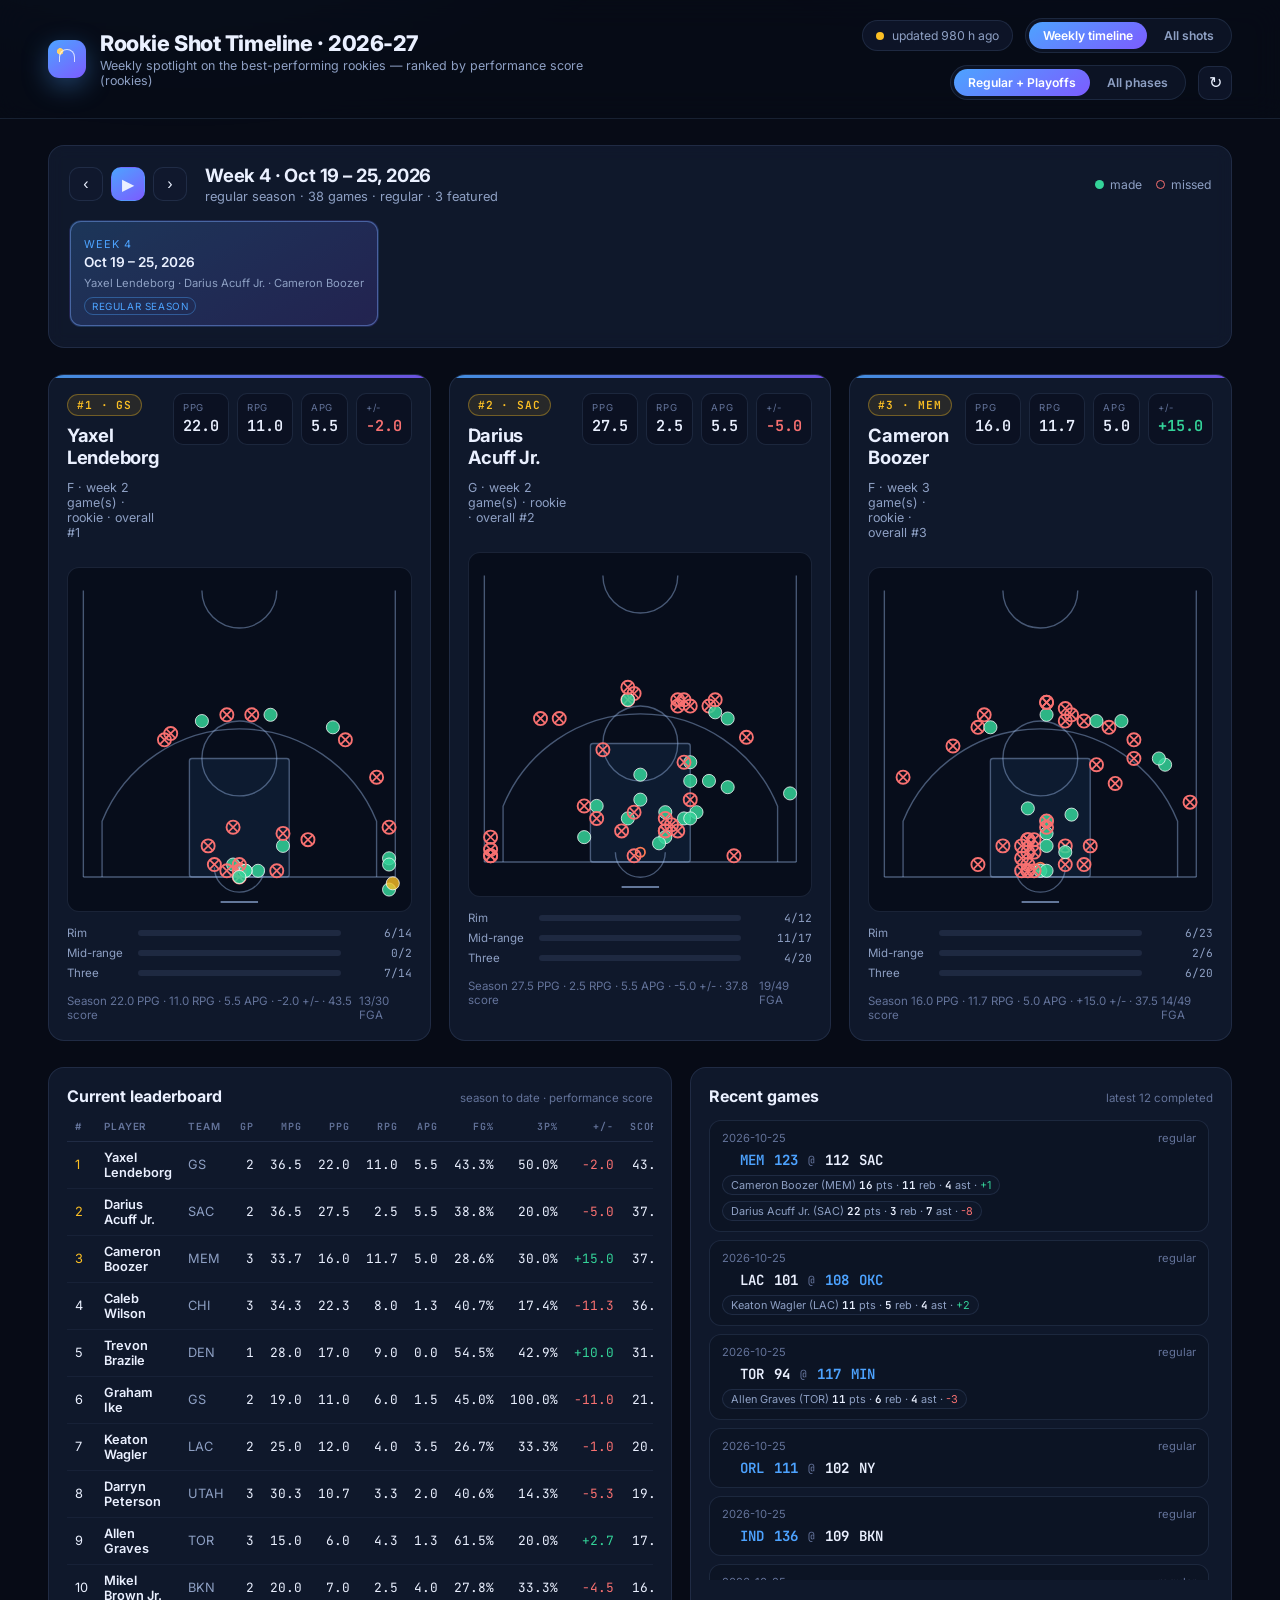
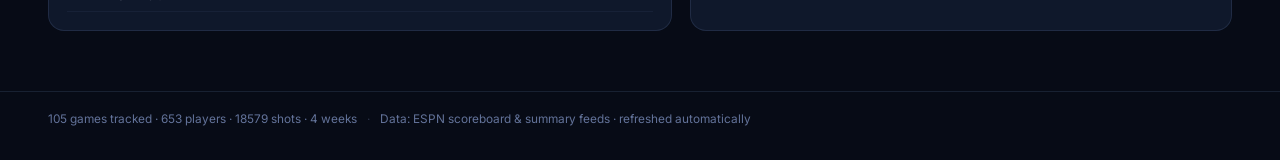
==== site/index.html @ c54325c5 "feat: add weekly rookie shot timeline and all-rookie shot map" ====
<!DOCTYPE html>
<html lang="en">
<head>
  <meta charset="utf-8" />
  <meta name="viewport" content="width=device-width, initial-scale=1" />
  <title>Rookie Shot Timeline — NBA 2026-27</title>
  <meta name="description" content="A weekly timeline of the best-performing rookies with their shot charts on a court fixture." />
  <link rel="preconnect" href="https://fonts.googleapis.com" />
  <link rel="preconnect" href="https://fonts.gstatic.com" crossorigin />
  <link href="https://fonts.googleapis.com/css2?family=Inter:wght@400;500;600;700;800&family=JetBrains+Mono:wght@400;600&display=swap" rel="stylesheet" />
  <link rel="stylesheet" href="styles.css" />
</head>
<body>
  <div class="page-glow" aria-hidden="true"></div>

  <header class="topbar">
    <div class="brand">
      <span class="brand-mark" aria-hidden="true"></span>
      <div>
        <h1 id="season-title">Rookie Shot Timeline</h1>
        <p class="brand-sub">
          Weekly spotlight on the best-performing rookies &mdash;
          <span id="ranking-note">ranked by performance score</span>
        </p>
      </div>
    </div>

    <div class="topbar-right">
      <div class="status" id="status-pill">
        <span class="status-dot" aria-hidden="true"></span>
        <span id="status-text">loading&hellip;</span>
      </div>
      <nav class="site-nav" aria-label="Site sections">
        <a class="chip-btn is-active" href="index.html">Weekly timeline</a>
        <a class="chip-btn" href="shots.html">All shots</a>
      </nav>
      <div class="filters" role="group" aria-label="Filter weeks by season phase">
        <button type="button" class="chip-btn is-active" data-phase="competitive">Regular + Playoffs</button>
        <button type="button" class="chip-btn" data-phase="all">All phases</button>
      </div>
      <button type="button" class="icon-btn" id="refresh-btn" title="Refresh now" aria-label="Refresh now">&#8635;</button>
    </div>
  </header>

  <main>
    <section class="timeline" aria-label="Weekly timeline">
      <div class="timeline-head">
        <div class="timeline-nav">
          <button type="button" class="icon-btn" id="prev-week" aria-label="Previous week">&#8249;</button>
          <button type="button" class="icon-btn play" id="play-btn" aria-label="Play timeline" title="Play timeline">&#9654;</button>
          <button type="button" class="icon-btn" id="next-week" aria-label="Next week">&#8250;</button>
        </div>
        <div class="timeline-title">
          <h2 id="week-label">&mdash;</h2>
          <p id="week-meta">&mdash;</p>
        </div>
        <div class="timeline-legend">
          <span><i class="dot made"></i>made</span>
          <span><i class="dot missed"></i>missed</span>
        </div>
      </div>
      <div class="week-rail" id="week-rail" role="tablist" aria-label="Weeks"></div>
    </section>

    <section class="featured" id="featured-grid" aria-label="Featured players"></section>

    <section class="lower-grid">
      <div class="panel">
        <div class="panel-head">
          <h3>Current leaderboard</h3>
          <span class="panel-note" id="leaderboard-note">&mdash;</span>
        </div>
        <div class="table-wrap">
          <table class="leaderboard" id="leaderboard-table">
            <thead>
              <tr>
                <th>#</th>
                <th>Player</th>
                <th>Team</th>
                <th class="num">GP</th>
                <th class="num">MPG</th>
                <th class="num">PPG</th>
                <th class="num">RPG</th>
                <th class="num">APG</th>
                <th class="num">FG%</th>
                <th class="num">3P%</th>
                <th class="num">+/-</th>
                <th class="num">Score</th>
              </tr>
            </thead>
            <tbody></tbody>
          </table>
        </div>
      </div>

      <div class="panel">
        <div class="panel-head">
          <h3>Recent games</h3>
          <span class="panel-note" id="recent-note">&mdash;</span>
        </div>
        <div class="games-list" id="recent-games"></div>
      </div>
    </section>
  </main>

  <footer class="footer">
    <span id="footer-stats">&mdash;</span>
    <span class="footer-sep">&middot;</span>
    <span>Data: ESPN scoreboard &amp; summary feeds &middot; refreshed automatically</span>
  </footer>

  <div class="tooltip" id="tooltip" role="tooltip" aria-hidden="true"></div>
  <div class="toast" id="toast" role="status" aria-live="polite"></div>

  <script src="data/timeline.js"></script>
  <script src="court.js"></script>
  <script src="app.js"></script>
</body>
</html>
---- site/styles.css ----
:root {
  --bg: #070b16;
  --bg-soft: #0d1426;
  --panel: rgba(18, 27, 48, 0.82);
  --panel-solid: #121b30;
  --line: rgba(120, 150, 200, 0.16);
  --line-strong: rgba(120, 150, 200, 0.32);
  --text: #eaf0ff;
  --muted: #8ea0c4;
  --muted-dim: #63739a;
  --accent: #4da3ff;
  --accent-2: #7c5cff;
  --made: #34d399;
  --missed: #f87171;
  --gold: #fbbf24;
  --radius: 16px;
  --mono: "JetBrains Mono", ui-monospace, SFMono-Regular, Menlo, monospace;
}

* { box-sizing: border-box; }

html, body {
  margin: 0;
  padding: 0;
  background: var(--bg);
  color: var(--text);
  font-family: Inter, system-ui, -apple-system, "Segoe UI", Roboto, sans-serif;
  -webkit-font-smoothing: antialiased;
}

body {
  min-height: 100vh;
  position: relative;
  overflow-x: hidden;
}

.page-glow {
  position: fixed;
  inset: -30% -10% auto -10%;
  height: 70vh;
  background:
    radial-gradient(45% 60% at 20% 20%, rgba(77, 163, 255, 0.22), transparent 70%),
    radial-gradient(40% 55% at 78% 12%, rgba(124, 92, 255, 0.20), transparent 72%);
  filter: blur(12px);
  pointer-events: none;
  z-index: 0;
}

/* ── Top bar ─────────────────────────────────────────────── */

.topbar {
  position: sticky;
  top: 0;
  z-index: 30;
  display: flex;
  align-items: center;
  justify-content: space-between;
  gap: 24px;
  padding: 18px clamp(16px, 4vw, 48px);
  background: rgba(7, 11, 22, 0.82);
  backdrop-filter: blur(14px);
  border-bottom: 1px solid var(--line);
}

.brand { display: flex; align-items: center; gap: 14px; min-width: 0; }

.brand-mark {
  width: 38px;
  height: 38px;
  border-radius: 11px;
  flex: none;
  background:
    radial-gradient(circle at 32% 30%, #ffd166 0 3px, transparent 3.5px),
    linear-gradient(145deg, var(--accent) 0%, var(--accent-2) 100%);
  box-shadow: 0 8px 26px rgba(77, 163, 255, 0.35);
  position: relative;
}

.brand-mark::after {
  content: "";
  position: absolute;
  inset: 9px 11px auto 11px;
  height: 12px;
  border: 1.5px solid rgba(255, 255, 255, 0.75);
  border-bottom: none;
  border-radius: 12px 12px 0 0;
}

.brand h1 {
  margin: 0;
  font-size: clamp(1.05rem, 2.2vw, 1.35rem);
  font-weight: 800;
  letter-spacing: -0.02em;
}

.brand-sub {
  margin: 2px 0 0;
  font-size: 0.78rem;
  color: var(--muted);
}

.topbar-right { display: flex; align-items: center; gap: 12px; flex-wrap: wrap; justify-content: flex-end; }

.status {
  display: inline-flex;
  align-items: center;
  gap: 8px;
  padding: 7px 13px;
  border-radius: 999px;
  border: 1px solid var(--line);
  background: rgba(18, 27, 48, 0.7);
  font-size: 0.76rem;
  color: var(--muted);
  font-variant-numeric: tabular-nums;
  white-space: nowrap;
}

.status-dot {
  width: 8px;
  height: 8px;
  border-radius: 50%;
  background: var(--made);
  box-shadow: 0 0 0 0 rgba(52, 211, 153, 0.6);
  animation: pulse 2.4s infinite;
}

.status.is-stale .status-dot { background: var(--gold); }
.status.is-error .status-dot { background: var(--missed); }

@keyframes pulse {
  0% { box-shadow: 0 0 0 0 rgba(52, 211, 153, 0.55); }
  70% { box-shadow: 0 0 0 9px rgba(52, 211, 153, 0); }
  100% { box-shadow: 0 0 0 0 rgba(52, 211, 153, 0); }
}

.filters { display: inline-flex; padding: 3px; gap: 3px; border-radius: 999px; border: 1px solid var(--line); background: rgba(18, 27, 48, 0.6); }

.chip-btn {
  appearance: none;
  border: none;
  background: transparent;
  color: var(--muted);
  font: inherit;
  font-size: 0.76rem;
  font-weight: 600;
  padding: 6px 14px;
  border-radius: 999px;
  cursor: pointer;
  transition: color 0.15s ease, background 0.15s ease;
}

.chip-btn:hover { color: var(--text); }
.chip-btn.is-active { background: linear-gradient(145deg, var(--accent), var(--accent-2)); color: #fff; }

.icon-btn {
  appearance: none;
  width: 34px;
  height: 34px;
  display: inline-flex;
  align-items: center;
  justify-content: center;
  border-radius: 10px;
  border: 1px solid var(--line);
  background: rgba(18, 27, 48, 0.7);
  color: var(--text);
  font-size: 1rem;
  cursor: pointer;
  transition: border-color 0.15s ease, transform 0.12s ease, background 0.15s ease;
}

.icon-btn:hover { border-color: var(--line-strong); background: rgba(30, 43, 74, 0.9); }
.icon-btn:active { transform: scale(0.94); }
.icon-btn.play { background: linear-gradient(145deg, var(--accent), var(--accent-2)); border-color: transparent; }

/* ── Layout ─────────────────────────────────────────────── */

main {
  position: relative;
  z-index: 1;
  max-width: 1500px;
  margin: 0 auto;
  padding: 26px clamp(16px, 4vw, 48px) 60px;
  display: flex;
  flex-direction: column;
  gap: 26px;
}

/* ── Timeline ───────────────────────────────────────────── */

.timeline {
  background: var(--panel);
  border: 1px solid var(--line);
  border-radius: var(--radius);
  padding: 18px 20px 14px;
  backdrop-filter: blur(8px);
}

.timeline-head { display: flex; align-items: center; gap: 18px; flex-wrap: wrap; }

.timeline-nav { display: flex; gap: 8px; }

.timeline-title { flex: 1; min-width: 220px; }
.timeline-title h2 { margin: 0; font-size: 1.15rem; font-weight: 700; letter-spacing: -0.01em; }
.timeline-title p { margin: 3px 0 0; font-size: 0.8rem; color: var(--muted); }

.timeline-legend { display: flex; gap: 14px; font-size: 0.76rem; color: var(--muted); }
.timeline-legend span { display: inline-flex; align-items: center; gap: 6px; }

.dot { width: 9px; height: 9px; border-radius: 50%; display: inline-block; }
.dot.made { background: var(--made); }
.dot.missed { background: transparent; border: 1.5px solid var(--missed); }

.week-rail {
  display: flex;
  gap: 10px;
  margin-top: 16px;
  padding-bottom: 6px;
  overflow-x: auto;
  scrollbar-width: thin;
}

.week-chip {
  flex: none;
  min-width: 148px;
  text-align: left;
  padding: 11px 14px;
  border-radius: 12px;
  border: 1px solid var(--line);
  background: rgba(10, 16, 30, 0.75);
  color: var(--muted);
  font: inherit;
  cursor: pointer;
  transition: transform 0.14s ease, border-color 0.14s ease, background 0.14s ease;
}

.week-chip:hover { transform: translateY(-2px); border-color: var(--line-strong); }
.week-chip.is-active {
  border-color: transparent;
  background: linear-gradient(150deg, rgba(77, 163, 255, 0.22), rgba(124, 92, 255, 0.18));
  color: var(--text);
  box-shadow: inset 0 0 0 1px rgba(124, 168, 255, 0.45);
}

.week-chip .wk { font-size: 0.68rem; letter-spacing: 0.1em; text-transform: uppercase; color: var(--muted-dim); }
.week-chip.is-active .wk { color: var(--accent); }
.week-chip .wk-dates { display: block; font-size: 0.85rem; font-weight: 600; margin-top: 2px; }
.week-chip .wk-names { display: block; font-size: 0.7rem; margin-top: 6px; color: var(--muted); white-space: nowrap; overflow: hidden; text-overflow: ellipsis; }
.week-chip .wk-phase { display: inline-block; margin-top: 7px; font-size: 0.62rem; letter-spacing: 0.06em; text-transform: uppercase; padding: 2px 7px; border-radius: 999px; border: 1px solid var(--line); color: var(--muted-dim); }
.week-chip .wk-phase.is-regular { color: var(--accent); border-color: rgba(77, 163, 255, 0.4); }
.week-chip .wk-phase.is-playoffs { color: var(--gold); border-color: rgba(251, 191, 36, 0.4); }

/* ── Featured players ───────────────────────────────────── */

.featured { display: grid; grid-template-columns: repeat(auto-fit, minmax(320px, 1fr)); gap: 18px; }

.card {
  background: var(--panel);
  border: 1px solid var(--line);
  border-radius: var(--radius);
  padding: 18px;
  display: flex;
  flex-direction: column;
  gap: 14px;
  position: relative;
  overflow: hidden;
}

.card::before {
  content: "";
  position: absolute;
  inset: 0 0 auto 0;
  height: 3px;
  background: linear-gradient(90deg, var(--accent), var(--accent-2));
  opacity: 0.85;
}

.card-head { display: flex; align-items: flex-start; justify-content: space-between; gap: 12px; }

.rank-badge {
  display: inline-flex;
  align-items: center;
  gap: 6px;
  font-family: var(--mono);
  font-size: 0.7rem;
  font-weight: 600;
  letter-spacing: 0.08em;
  color: var(--gold);
  border: 1px solid rgba(251, 191, 36, 0.35);
  background: rgba(251, 191, 36, 0.1);
  border-radius: 999px;
  padding: 3px 9px;
}

.player-name { margin: 8px 0 2px; font-size: 1.15rem; font-weight: 700; letter-spacing: -0.015em; }
.player-team { font-size: 0.78rem; color: var(--muted); }
.player-team .tag { color: var(--accent); font-weight: 600; }

.stat-strip { display: grid; grid-template-columns: repeat(4, 1fr); gap: 8px; }

.stat {
  background: rgba(10, 16, 30, 0.6);
  border: 1px solid var(--line);
  border-radius: 10px;
  padding: 8px 9px;
}

.stat .label { display: block; font-size: 0.6rem; letter-spacing: 0.09em; text-transform: uppercase; color: var(--muted-dim); }
.stat .value { display: block; font-family: var(--mono); font-size: 0.95rem; font-weight: 600; margin-top: 2px; }
.stat .value.pos { color: var(--made); }
.stat .value.neg { color: var(--missed); }

.zone-bar { display: flex; flex-direction: column; gap: 6px; }

.zone {
  display: grid;
  grid-template-columns: 62px 1fr 62px;
  align-items: center;
  gap: 9px;
  font-size: 0.72rem;
  color: var(--muted);
}

.zone-track { height: 6px; border-radius: 999px; background: rgba(120, 150, 200, 0.14); overflow: hidden; }
.zone-fill { height: 100%; border-radius: 999px; background: linear-gradient(90deg, var(--accent), var(--accent-2)); }
.zone .zone-val { text-align: right; font-family: var(--mono); font-size: 0.7rem; }

/* ── Court + shot chart ─────────────────────────────────── */

.court-wrap { position: relative; background: rgba(6, 10, 20, 0.65); border: 1px solid var(--line); border-radius: 12px; padding: 6px; }

.court { display: block; width: 100%; height: auto; }

.court-lines { fill: none; stroke: rgba(160, 190, 240, 0.42); stroke-width: 0.22; }
.court-paint { fill: rgba(77, 163, 255, 0.09); stroke: rgba(160, 190, 240, 0.42); stroke-width: 0.22; }
.court-board { stroke: rgba(160, 190, 240, 0.6); stroke-width: 0.3; fill: none; }
.court-rim { fill: none; stroke: #ff7b54; stroke-width: 0.28; }

.shot-made { fill: var(--made); fill-opacity: 0.85; stroke: rgba(255, 255, 255, 0.75); stroke-width: 0.16; }
.shot-missed { fill: none; stroke: var(--missed); stroke-width: 0.3; }
.shot-cross { stroke: var(--missed); stroke-width: 0.28; stroke-linecap: round; }
.shot { cursor: crosshair; }
.shot:hover .shot-made, .shot:hover .shot-missed { stroke: #fff; stroke-width: 0.4; }

.shot-far .shot-made { fill: var(--gold); fill-opacity: 0.8; }
.shot-far .shot-missed { stroke: var(--gold); }
.shot-far .shot-cross { stroke: var(--gold); }

.chart-empty {
  display: flex;
  align-items: center;
  justify-content: center;
  min-height: 220px;
  color: var(--muted-dim);
  font-size: 0.8rem;
  text-align: center;
  padding: 20px;
}

.card-foot { display: flex; justify-content: space-between; align-items: center; font-size: 0.72rem; color: var(--muted-dim); }

/* ── Panels ─────────────────────────────────────────────── */

.lower-grid { display: grid; grid-template-columns: minmax(0, 1.15fr) minmax(0, 1fr); gap: 18px; }

.panel {
  background: var(--panel);
  border: 1px solid var(--line);
  border-radius: var(--radius);
  padding: 18px;
  min-width: 0;
}

.panel-head { display: flex; align-items: baseline; justify-content: space-between; gap: 12px; margin-bottom: 14px; }
.panel-head h3 { margin: 0; font-size: 1rem; font-weight: 700; }
.panel-note { font-size: 0.72rem; color: var(--muted-dim); }

.table-wrap { overflow-x: auto; }

.leaderboard { width: 100%; border-collapse: collapse; font-size: 0.8rem; }
.leaderboard th { text-align: left; font-size: 0.62rem; letter-spacing: 0.09em; text-transform: uppercase; color: var(--muted-dim); font-weight: 600; padding: 0 8px 8px; border-bottom: 1px solid var(--line); white-space: nowrap; }
.leaderboard td { padding: 8px; border-bottom: 1px solid rgba(120, 150, 200, 0.08); color: var(--text); }
.leaderboard td.num, .leaderboard th.num { text-align: right; font-family: var(--mono); font-variant-numeric: tabular-nums; }
.leaderboard tr.is-featured td:first-child { color: var(--gold); }
.leaderboard .player-cell { font-weight: 600; }
.leaderboard .team-cell { color: var(--muted); }
.leaderboard .pm-pos { color: var(--made); }
.leaderboard .pm-neg { color: var(--missed); }

.games-list { display: flex; flex-direction: column; gap: 8px; max-height: 460px; overflow-y: auto; padding-right: 4px; }

.game {
  border: 1px solid var(--line);
  border-radius: 12px;
  padding: 10px 12px;
  background: rgba(10, 16, 30, 0.5);
  display: flex;
  flex-direction: column;
  gap: 6px;
}

.game-top { display: flex; align-items: center; justify-content: space-between; font-size: 0.7rem; color: var(--muted-dim); }

.game-teams { display: flex; align-items: center; gap: 10px; font-family: var(--mono); font-size: 0.88rem; }
.game-teams .abbr { color: var(--text); font-weight: 600; min-width: 42px; }
.game-teams .abbr.away { text-align: right; }
.game-teams .score { font-weight: 700; }
.game-teams .winner { color: var(--accent); }
.game-teams .vs { color: var(--muted-dim); font-size: 0.7rem; }

.game-lines { display: flex; flex-wrap: wrap; gap: 6px; }

.game-line {
  font-size: 0.68rem;
  border: 1px solid var(--line);
  border-radius: 999px;
  padding: 2px 8px;
  color: var(--muted);
  background: rgba(18, 27, 48, 0.6);
}

.game-line b { color: var(--text); font-family: var(--mono); font-weight: 600; }
.game-line .pm-pos { color: var(--made); }
.game-line .pm-neg { color: var(--missed); }

.footer {
  position: relative;
  z-index: 1;
  max-width: 1500px;
  margin: 0 auto;
  padding: 20px clamp(16px, 4vw, 48px) 34px;
  border-top: 1px solid var(--line);
  color: var(--muted-dim);
  font-size: 0.74rem;
  display: flex;
  gap: 10px;
  flex-wrap: wrap;
}

.footer-sep { opacity: 0.4; }

/* ── Overlays ───────────────────────────────────────────── */

.tooltip {
  position: fixed;
  z-index: 60;
  pointer-events: none;
  opacity: 0;
  transform: translate(-50%, -120%);
  transition: opacity 0.12s ease;
  background: rgba(8, 13, 25, 0.96);
  border: 1px solid var(--line-strong);
  border-radius: 10px;
  padding: 8px 11px;
  font-size: 0.72rem;
  color: var(--text);
  box-shadow: 0 14px 34px rgba(0, 0, 0, 0.5);
  max-width: 240px;
}

.tooltip.is-visible { opacity: 1; }
.tooltip .tt-title { font-weight: 700; margin-bottom: 3px; }
.tooltip .tt-meta { color: var(--muted); }
.tooltip .tt-made { color: var(--made); }
.tooltip .tt-missed { color: var(--missed); }

.toast {
  position: fixed;
  right: 22px;
  bottom: 22px;
  z-index: 70;
  transform: translateY(24px);
  opacity: 0;
  pointer-events: none;
  background: rgba(12, 20, 38, 0.96);
  border: 1px solid rgba(77, 163, 255, 0.4);
  border-radius: 12px;
  padding: 11px 16px;
  font-size: 0.8rem;
  box-shadow: 0 18px 40px rgba(0, 0, 0, 0.45);
  transition: opacity 0.25s ease, transform 0.25s ease;
}

.toast.is-visible { opacity: 1; transform: translateY(0); }

.empty-state { padding: 40px 10px; text-align: center; color: var(--muted); font-size: 0.85rem; }

/* ── Site nav ───────────────────────────────────────────── */

.site-nav {
  display: inline-flex;
  padding: 3px;
  gap: 3px;
  border-radius: 999px;
  border: 1px solid var(--line);
  background: rgba(18, 27, 48, 0.6);
}

.site-nav .chip-btn { display: inline-flex; align-items: center; text-decoration: none; }

/* ── Shot map (all rookie shots) ────────────────────────── */

.chart-legend {
  display: flex;
  align-items: center;
  gap: 14px;
  margin-top: 12px;
  font-size: 0.76rem;
  color: var(--muted);
  flex-wrap: wrap;
}

.chart-legend span { display: inline-flex; align-items: center; gap: 6px; }
.chart-legend-hint { color: var(--muted-dim); margin-left: auto; }

.shotmap-body {
  display: grid;
  grid-template-columns: minmax(0, 1fr) 320px;
  gap: 16px;
  align-items: start;
}

#court-wrap {
  position: relative;
  background: rgba(6, 10, 20, 0.65);
  border: 1px solid var(--line);
  border-radius: 12px;
  padding: 6px;
}

.shotmap-court { display: block; width: 100%; height: auto; }

.shotmap .stat-strip { grid-template-columns: repeat(7, 1fr); }

.shotmap .player-shots .shot-made { fill: var(--c, var(--made)); }
.shotmap .player-shots .shot-missed { stroke: var(--c, var(--missed)); }
.shotmap .player-shots .shot-cross { stroke: var(--c, var(--missed)); }
.shotmap .player-shots { transition: opacity 0.15s ease; }
.shotmap .player-shots.is-dimmed { opacity: 0.12; }
.shotmap .player-shots.is-active .shot-made { stroke: #fff; stroke-width: 0.32; }
.shotmap .player-shots.is-active .shot-missed { stroke-width: 0.46; }

.players { display: flex; flex-direction: column; gap: 10px; min-width: 0; }

.players-head { display: flex; gap: 8px; }

.player-search {
  flex: 1;
  min-width: 0;
  background: rgba(10, 16, 30, 0.7);
  border: 1px solid var(--line);
  border-radius: 10px;
  padding: 7px 10px;
  color: var(--text);
  font: inherit;
  font-size: 0.78rem;
}

.player-search::placeholder { color: var(--muted-dim); }
.player-search:focus { outline: none; border-color: rgba(77, 163, 255, 0.55); }

.players-list {
  display: flex;
  flex-direction: column;
  gap: 3px;
  max-height: 640px;
  overflow-y: auto;
  padding-right: 4px;
}

.player-row {
  display: flex;
  align-items: center;
  gap: 8px;
  width: 100%;
  text-align: left;
  background: transparent;
  border: 1px solid transparent;
  border-radius: 10px;
  padding: 6px 8px;
  color: var(--muted);
  font: inherit;
  font-size: 0.78rem;
  cursor: pointer;
  transition: background 0.14s ease, border-color 0.14s ease;
}

.player-row:hover { background: rgba(30, 43, 74, 0.55); color: var(--text); }
.player-row.is-selected { border-color: rgba(124, 168, 255, 0.5); background: rgba(77, 163, 255, 0.14); color: var(--text); }

.swatch { width: 10px; height: 10px; border-radius: 50%; flex: none; }
.swatch.big { width: 16px; height: 16px; }

.pr-name { flex: 1; min-width: 0; overflow: hidden; text-overflow: ellipsis; white-space: nowrap; font-weight: 600; color: var(--text); }
.pr-team { width: 34px; font-size: 0.66rem; color: var(--muted-dim); }
.pr-shots { width: 30px; text-align: right; font-family: var(--mono); font-size: 0.72rem; }
.pr-pct { width: 36px; text-align: right; font-family: var(--mono); font-size: 0.72rem; color: var(--muted); }

.shotmap .games-list { max-height: 300px; }

.game-btn {
  appearance: none;
  width: 100%;
  text-align: left;
  font: inherit;
  color: inherit;
  cursor: pointer;
  background: rgba(10, 16, 30, 0.5);
  border: 1px solid var(--line);
  border-radius: 12px;
  padding: 10px 12px;
  display: flex;
  flex-direction: column;
  gap: 6px;
  transition: border-color 0.14s ease, background 0.14s ease;
}

.game-btn:hover { border-color: var(--line-strong); }
.game-btn.is-active { border-color: rgba(124, 168, 255, 0.55); background: rgba(77, 163, 255, 0.12); }
.game-btn .game-top, .game-btn .game-teams { display: flex; align-items: center; }
.game-btn .game-top { justify-content: space-between; font-size: 0.7rem; color: var(--muted-dim); }
.game-btn .game-teams { gap: 10px; font-family: var(--mono); font-size: 0.88rem; }
.game-btn .game-teams .abbr { color: var(--text); font-weight: 600; min-width: 42px; }
.game-btn .game-teams .abbr.away { text-align: right; }
.game-btn .game-teams .score { font-weight: 700; }
.game-btn .game-teams .winner { color: var(--accent); }
.game-btn .game-teams .vs { color: var(--muted-dim); font-size: 0.7rem; }
.game-shotcount { font-size: 0.68rem; color: var(--muted-dim); }

.detail-card { display: flex; flex-direction: column; gap: 12px; }
.detail-head { display: flex; align-items: center; gap: 12px; }
.detail-head .player-name { margin: 0; }
.detail-result {
  margin-left: auto;
  font-family: var(--mono);
  font-size: 0.72rem;
  padding: 3px 9px;
  border-radius: 999px;
  white-space: nowrap;
}
.detail-result.is-made { color: var(--made); border: 1px solid rgba(52, 211, 153, 0.4); background: rgba(52, 211, 153, 0.12); }
.detail-result.is-missed { color: var(--missed); border: 1px solid rgba(248, 113, 113, 0.4); background: rgba(248, 113, 113, 0.12); }
.detail-desc { margin: 0; font-size: 0.82rem; color: var(--muted); }

@media (max-width: 980px) {
  .lower-grid { grid-template-columns: 1fr; }
  .shotmap-body { grid-template-columns: 1fr; }
  .players-list { max-height: 300px; }
}

@media (max-width: 620px) {
  .topbar { flex-direction: column; align-items: flex-start; gap: 12px; }
  .topbar-right { width: 100%; justify-content: space-between; }
  .stat-strip { grid-template-columns: repeat(2, 1fr); }
  .shotmap .stat-strip { grid-template-columns: repeat(3, 1fr); }
}
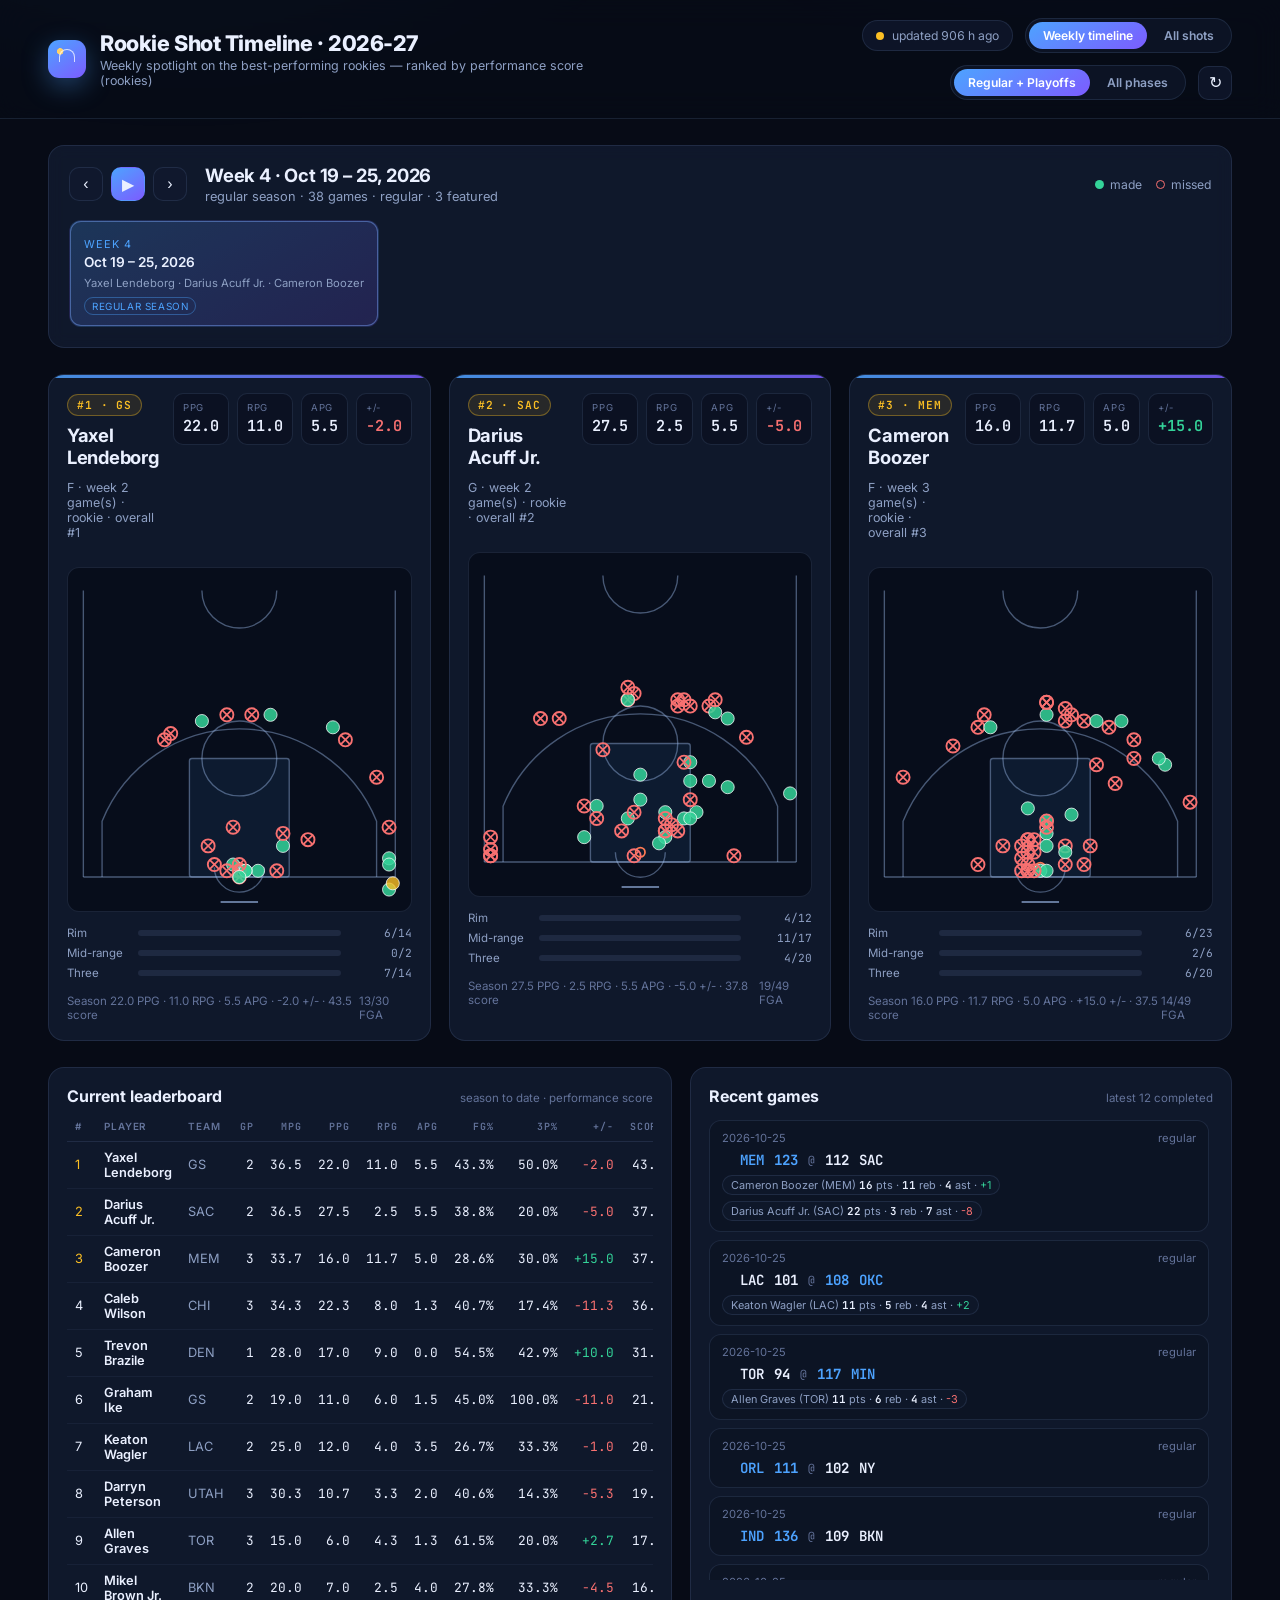
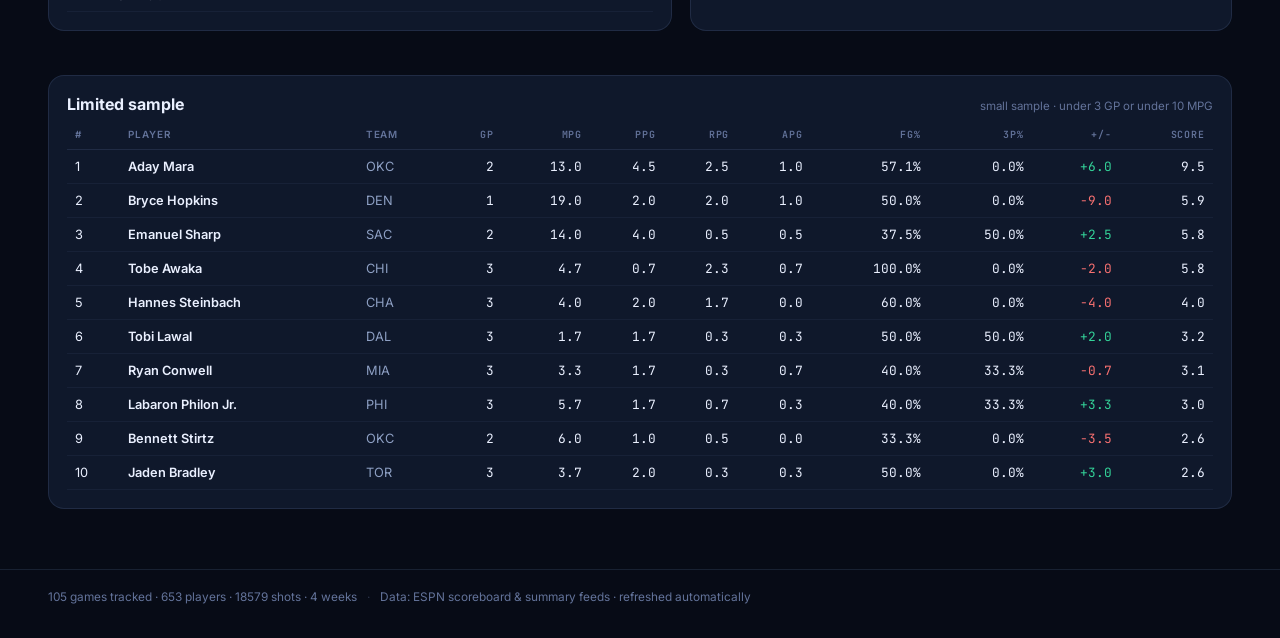
==== commit da11235d: "feat: add limited-sample rookie table to README and site" ====
--- a/site/index.html
+++ b/site/index.html
@@ -101,6 +101,34 @@
         <div class="games-list" id="recent-games"></div>
       </div>
     </section>
+
+    <section class="panel limited-panel" aria-label="Limited sample">
+      <div class="panel-head">
+        <h3>Limited sample</h3>
+        <span class="panel-note" id="limited-note">&mdash;</span>
+      </div>
+      <div class="table-wrap">
+        <table class="leaderboard" id="limited-table">
+          <thead>
+            <tr>
+              <th>#</th>
+              <th>Player</th>
+              <th>Team</th>
+              <th class="num">GP</th>
+              <th class="num">MPG</th>
+              <th class="num">PPG</th>
+              <th class="num">RPG</th>
+              <th class="num">APG</th>
+              <th class="num">FG%</th>
+              <th class="num">3P%</th>
+              <th class="num">+/-</th>
+              <th class="num">Score</th>
+            </tr>
+          </thead>
+          <tbody></tbody>
+        </table>
+      </div>
+    </section>
   </main>
 
   <footer class="footer">
--- a/site/styles.css
+++ b/site/styles.css
@@ -361,6 +361,7 @@
 /* ── Panels ─────────────────────────────────────────────── */
 
 .lower-grid { display: grid; grid-template-columns: minmax(0, 1.15fr) minmax(0, 1fr); gap: 18px; }
+.limited-panel { margin-top: 18px; }
 
 .panel {
   background: var(--panel);
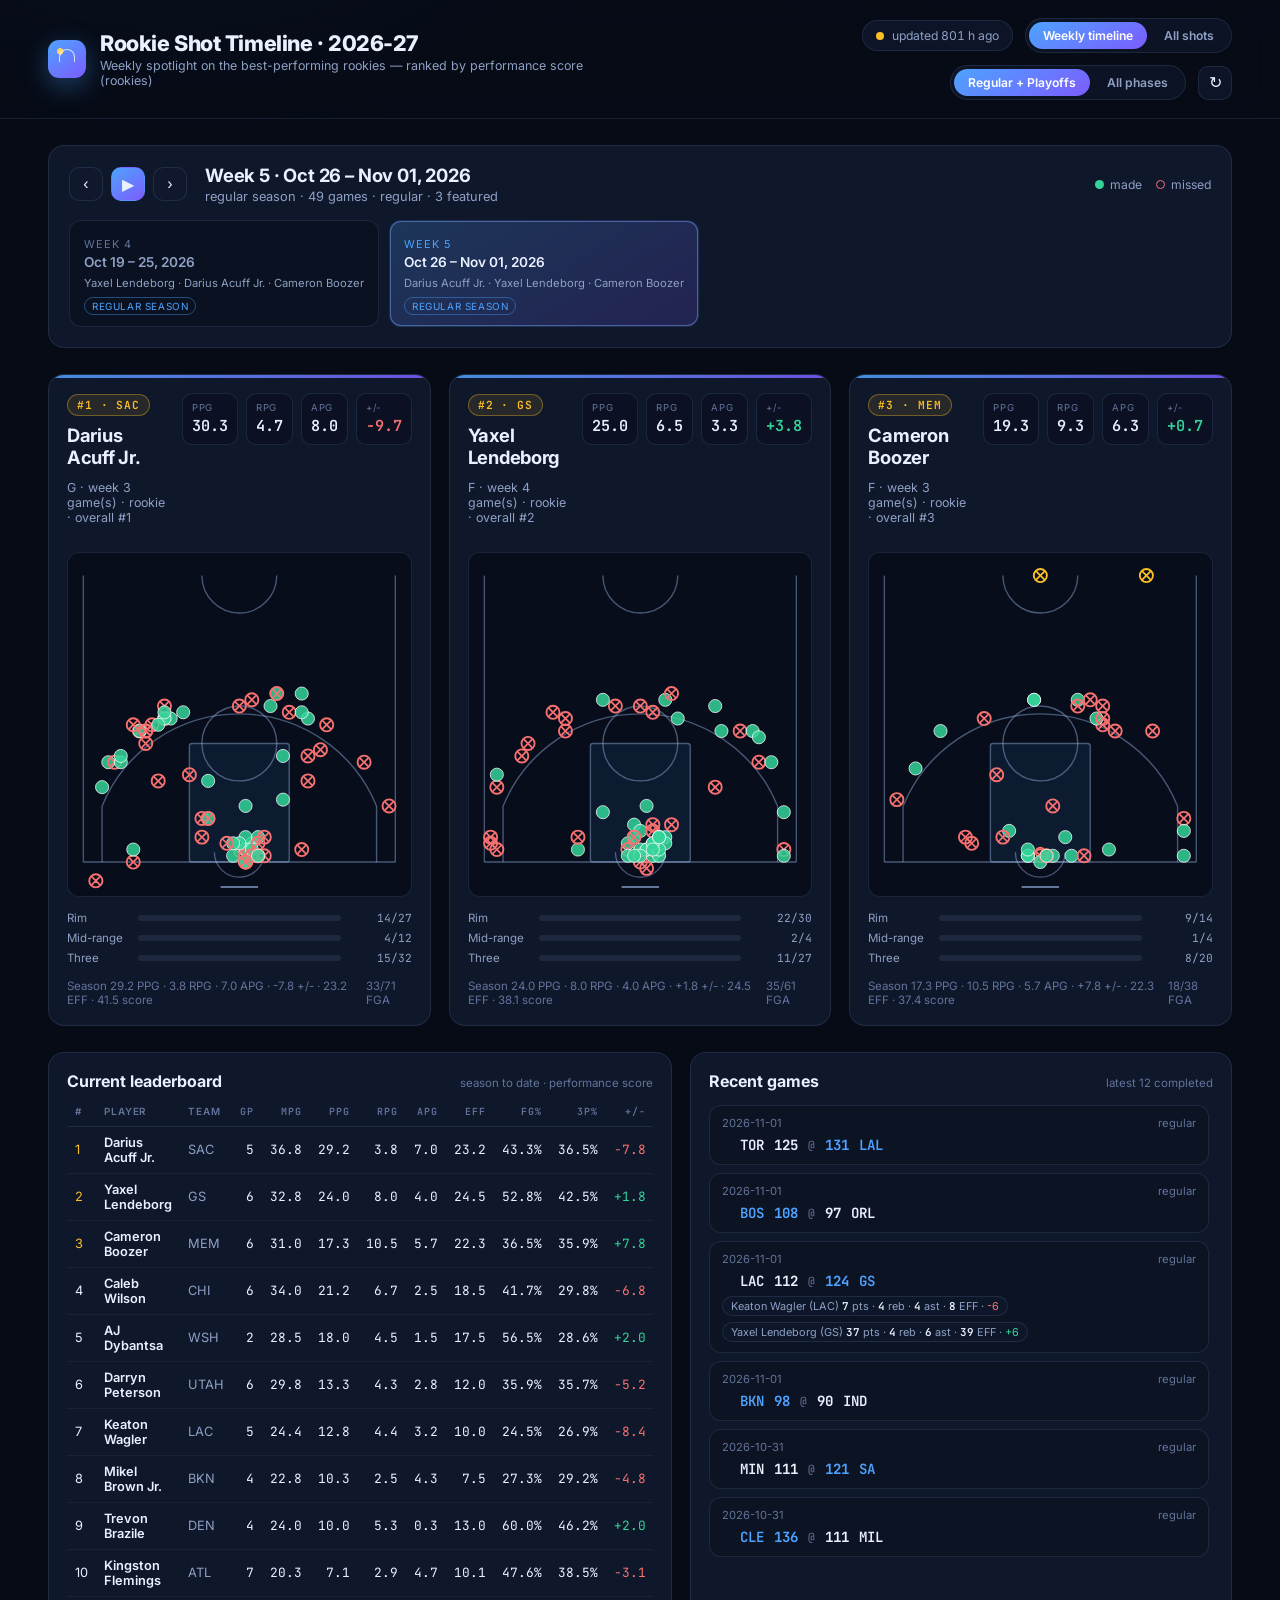
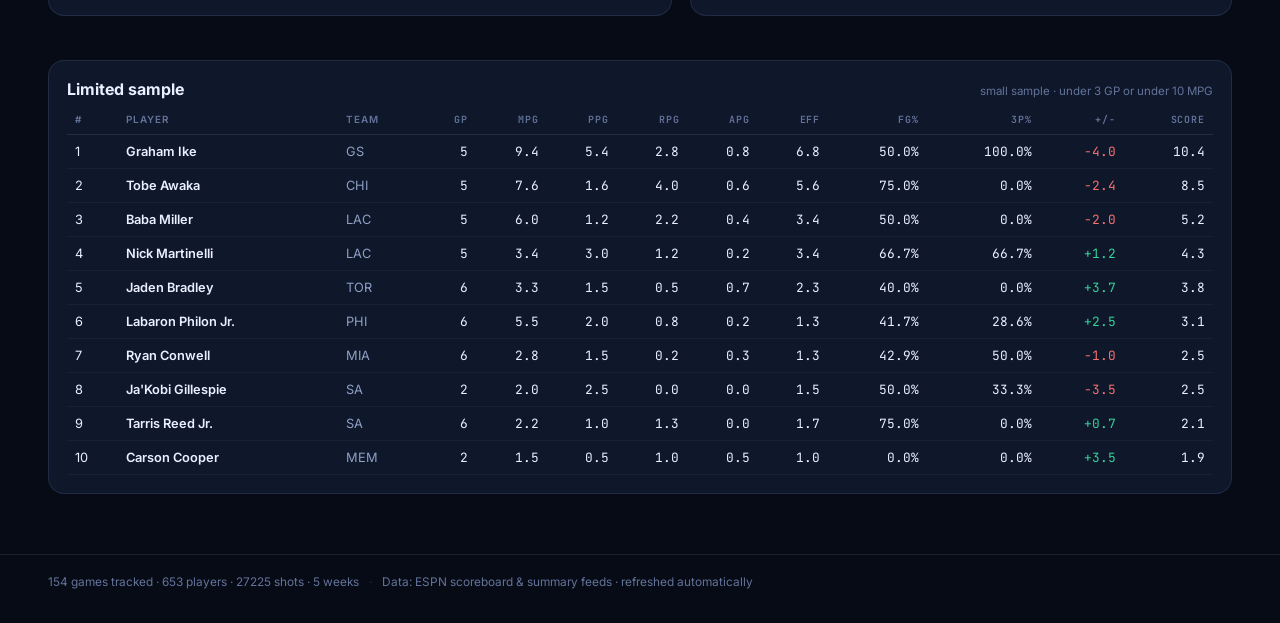
==== commit 31927313: "Refresh rookie results and add efficiency Co-authored-by: Copilot <223556219+Copilot@users.noreply.g" ====
--- a/site/index.html
+++ b/site/index.html
@@ -82,6 +82,7 @@
                 <th class="num">PPG</th>
                 <th class="num">RPG</th>
                 <th class="num">APG</th>
+                <th class="num" title="Box-score efficiency per game">EFF</th>
                 <th class="num">FG%</th>
                 <th class="num">3P%</th>
                 <th class="num">+/-</th>
@@ -119,6 +120,7 @@
               <th class="num">PPG</th>
               <th class="num">RPG</th>
               <th class="num">APG</th>
+              <th class="num" title="Box-score efficiency per game">EFF</th>
               <th class="num">FG%</th>
               <th class="num">3P%</th>
               <th class="num">+/-</th>
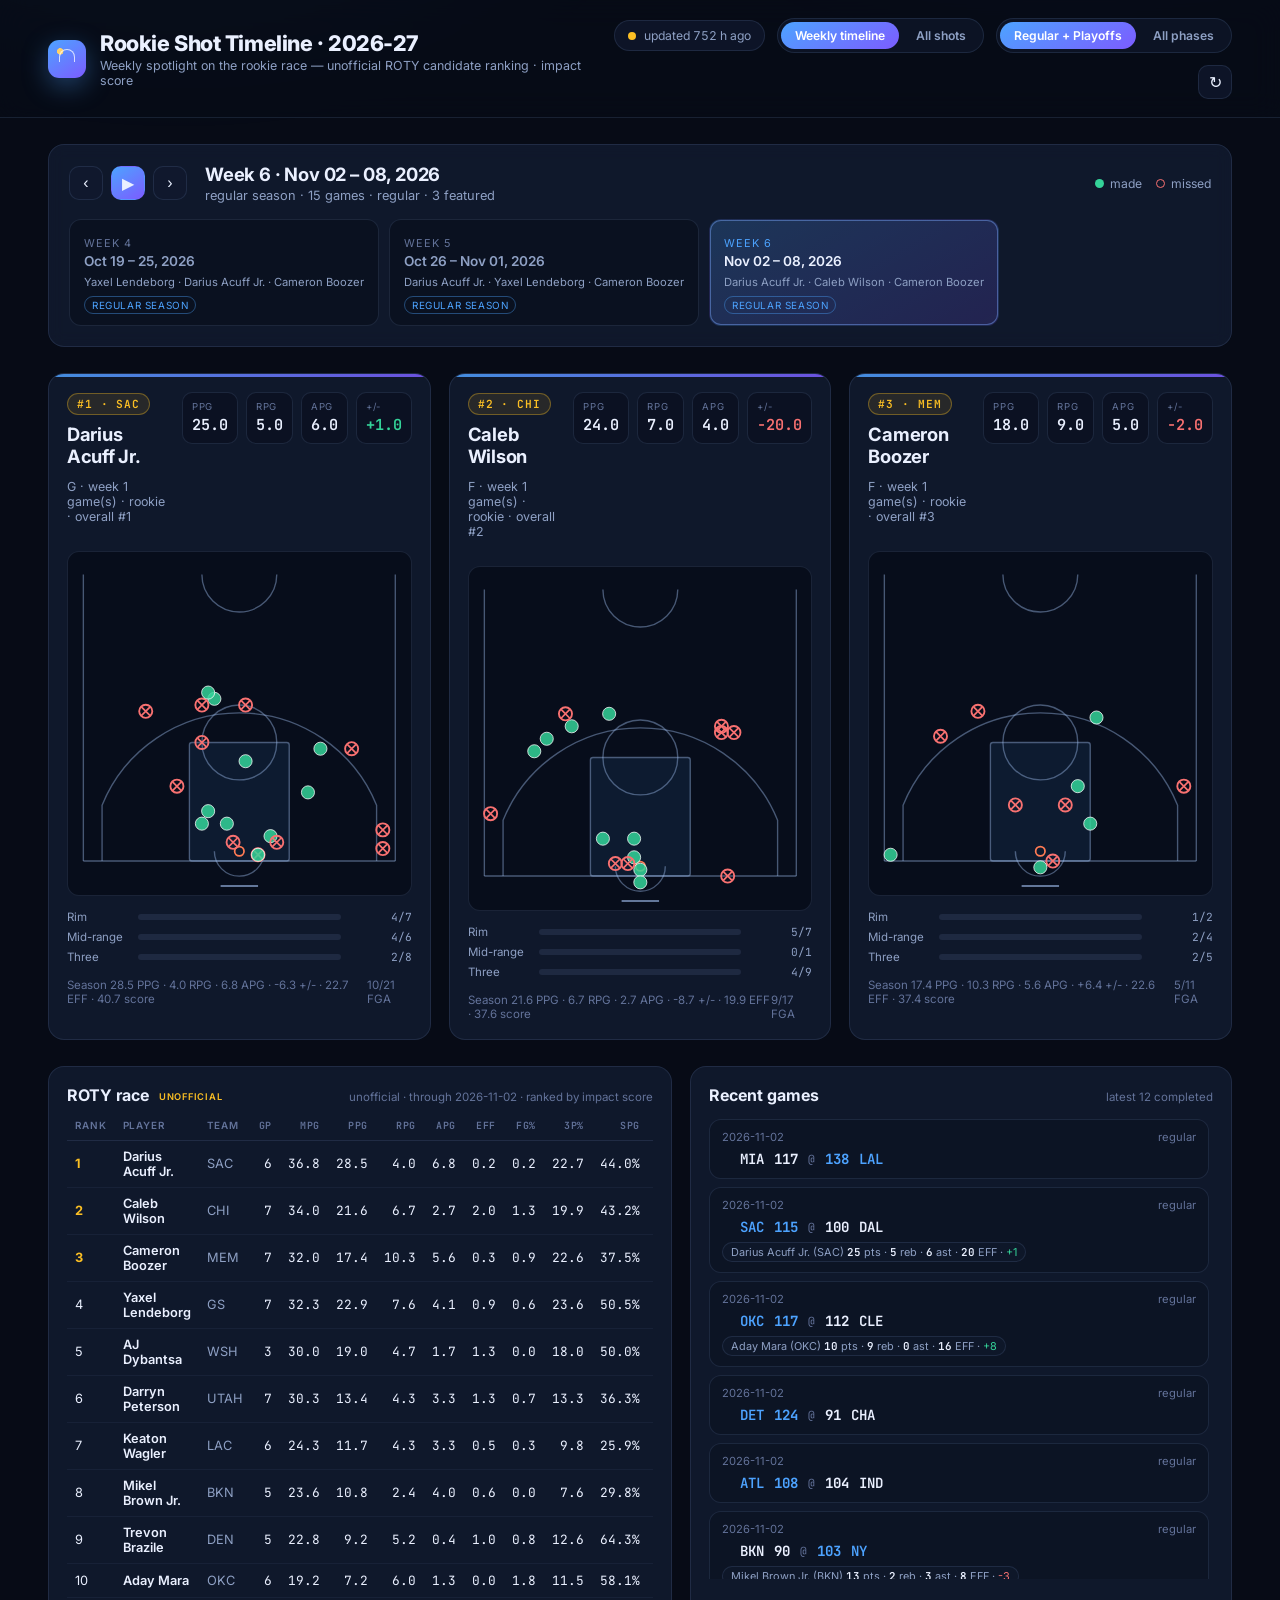
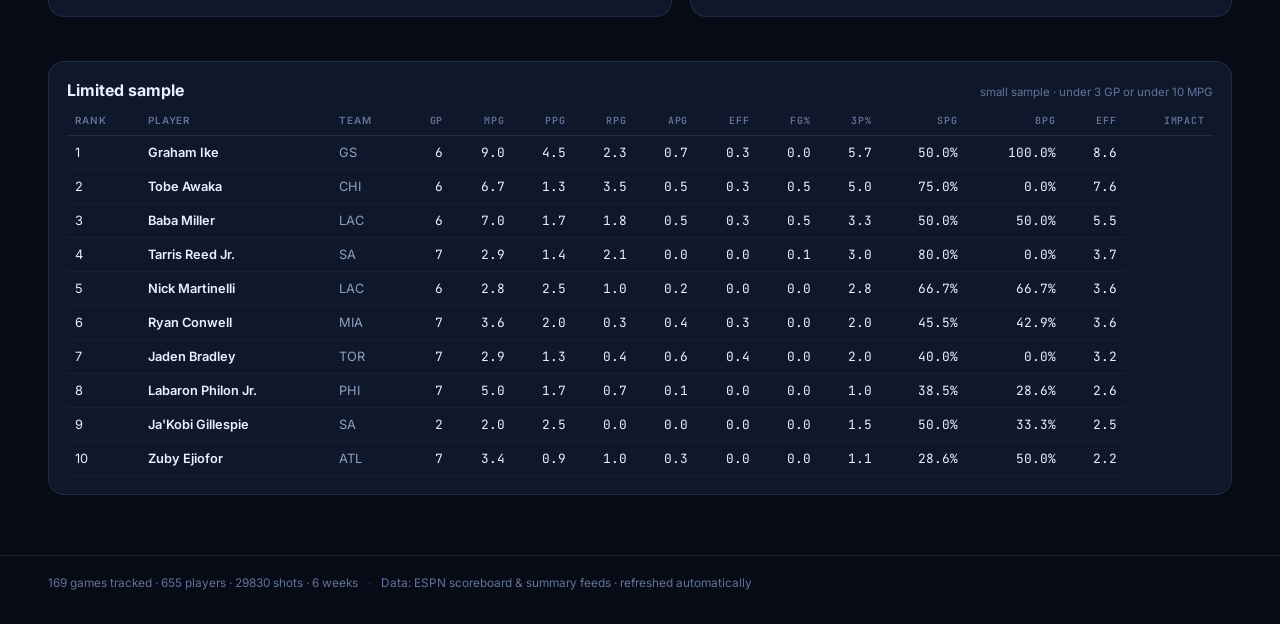
==== commit 17a3dcfd: "Add unofficial ROTY candidate race Refresh completed game data and add award-focused rookie stats to" ====
--- a/site/index.html
+++ b/site/index.html
@@ -19,8 +19,8 @@
       <div>
         <h1 id="season-title">Rookie Shot Timeline</h1>
         <p class="brand-sub">
-          Weekly spotlight on the best-performing rookies &mdash;
-          <span id="ranking-note">ranked by performance score</span>
+          Weekly spotlight on the rookie race &mdash;
+          <span id="ranking-note">unofficial ROTY candidate ranking</span>
         </p>
       </div>
     </div>
@@ -67,14 +67,14 @@
     <section class="lower-grid">
       <div class="panel">
         <div class="panel-head">
-          <h3>Current leaderboard</h3>
+          <h3>ROTY race <span class="race-label">unofficial</span></h3>
           <span class="panel-note" id="leaderboard-note">&mdash;</span>
         </div>
         <div class="table-wrap">
           <table class="leaderboard" id="leaderboard-table">
             <thead>
               <tr>
-                <th>#</th>
+                <th>Rank</th>
                 <th>Player</th>
                 <th>Team</th>
                 <th class="num">GP</th>
@@ -85,8 +85,10 @@
                 <th class="num" title="Box-score efficiency per game">EFF</th>
                 <th class="num">FG%</th>
                 <th class="num">3P%</th>
-                <th class="num">+/-</th>
-                <th class="num">Score</th>
+                <th class="num">SPG</th>
+                <th class="num">BPG</th>
+                <th class="num" title="Box-score efficiency per game">EFF</th>
+                <th class="num" title="PTS + 1.2×REB + 1.5×AST + 2×STL + 2×BLK − TOV">Impact</th>
               </tr>
             </thead>
             <tbody></tbody>
@@ -112,7 +114,7 @@
         <table class="leaderboard" id="limited-table">
           <thead>
             <tr>
-              <th>#</th>
+              <th>Rank</th>
               <th>Player</th>
               <th>Team</th>
               <th class="num">GP</th>
@@ -123,8 +125,10 @@
               <th class="num" title="Box-score efficiency per game">EFF</th>
               <th class="num">FG%</th>
               <th class="num">3P%</th>
-              <th class="num">+/-</th>
-              <th class="num">Score</th>
+              <th class="num">SPG</th>
+              <th class="num">BPG</th>
+              <th class="num" title="Box-score efficiency per game">EFF</th>
+              <th class="num" title="PTS + 1.2×REB + 1.5×AST + 2×STL + 2×BLK − TOV">Impact</th>
             </tr>
           </thead>
           <tbody></tbody>
--- a/site/styles.css
+++ b/site/styles.css
@@ -374,6 +374,7 @@
 .panel-head { display: flex; align-items: baseline; justify-content: space-between; gap: 12px; margin-bottom: 14px; }
 .panel-head h3 { margin: 0; font-size: 1rem; font-weight: 700; }
 .panel-note { font-size: 0.72rem; color: var(--muted-dim); }
+.race-label { margin-left: 6px; color: var(--gold); font-size: 0.58rem; font-weight: 600; letter-spacing: 0.08em; text-transform: uppercase; vertical-align: middle; }
 
 .table-wrap { overflow-x: auto; }
 
@@ -382,6 +383,8 @@
 .leaderboard td { padding: 8px; border-bottom: 1px solid rgba(120, 150, 200, 0.08); color: var(--text); }
 .leaderboard td.num, .leaderboard th.num { text-align: right; font-family: var(--mono); font-variant-numeric: tabular-nums; }
 .leaderboard tr.is-featured td:first-child { color: var(--gold); }
+#leaderboard-table tr:nth-child(-n+3) td:first-child { font-weight: 700; }
+#leaderboard-table tr:nth-child(1) td:first-child { color: var(--gold); }
 .leaderboard .player-cell { font-weight: 600; }
 .leaderboard .team-cell { color: var(--muted); }
 .leaderboard .pm-pos { color: var(--made); }
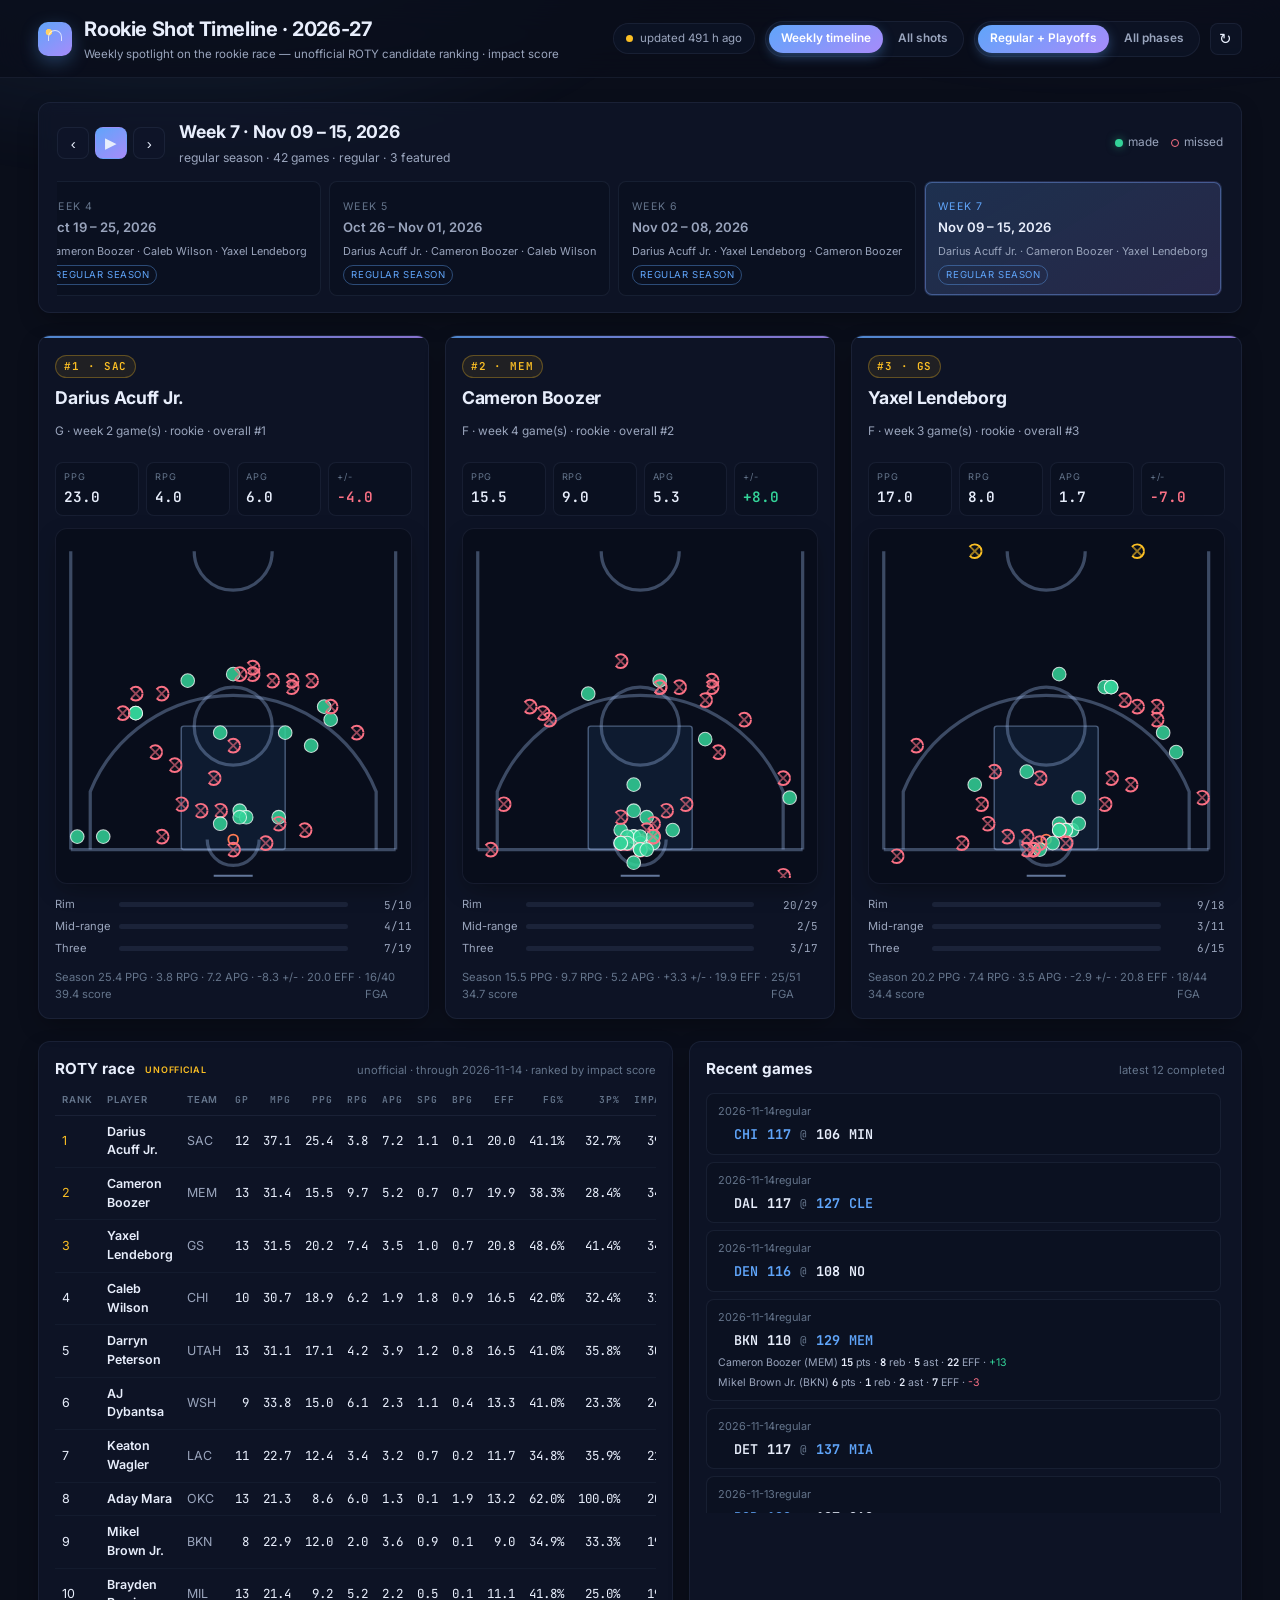
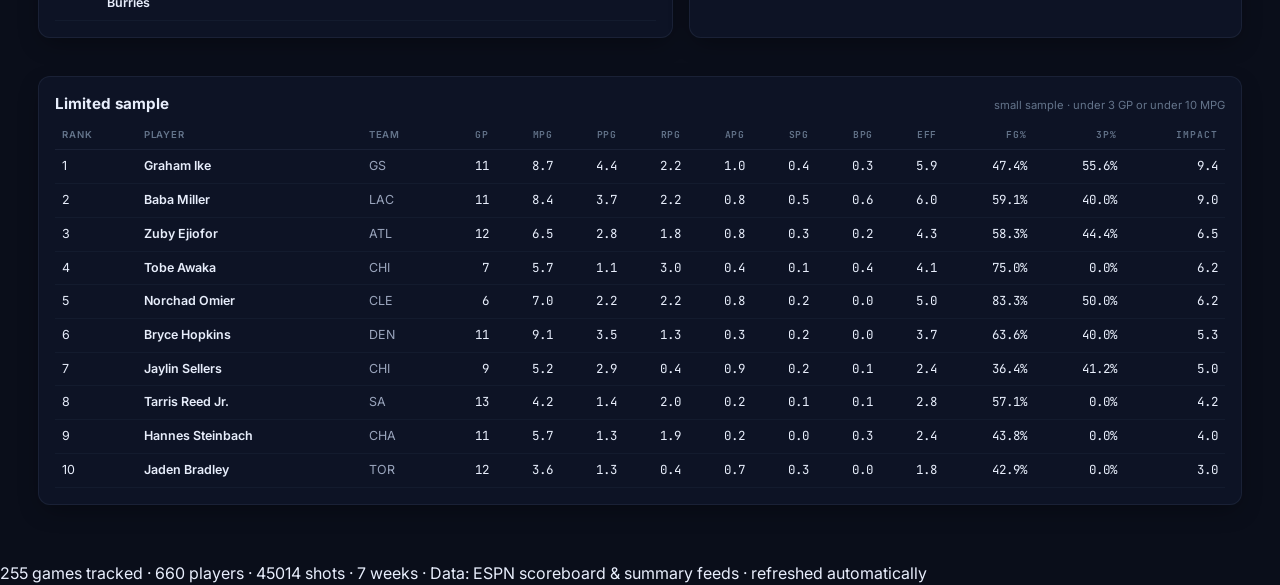
==== commit 7dd95ca0: "Polish rookie dashboard UI Co-authored-by: Copilot <223556219+Copilot@users.noreply.github.com>" ====
--- a/site/index.html
+++ b/site/index.html
@@ -82,12 +82,11 @@
                 <th class="num">PPG</th>
                 <th class="num">RPG</th>
                 <th class="num">APG</th>
+                <th class="num">SPG</th>
+                <th class="num">BPG</th>
                 <th class="num" title="Box-score efficiency per game">EFF</th>
                 <th class="num">FG%</th>
                 <th class="num">3P%</th>
-                <th class="num">SPG</th>
-                <th class="num">BPG</th>
-                <th class="num" title="Box-score efficiency per game">EFF</th>
                 <th class="num" title="PTS + 1.2×REB + 1.5×AST + 2×STL + 2×BLK − TOV">Impact</th>
               </tr>
             </thead>
@@ -122,12 +121,11 @@
               <th class="num">PPG</th>
               <th class="num">RPG</th>
               <th class="num">APG</th>
+              <th class="num">SPG</th>
+              <th class="num">BPG</th>
               <th class="num" title="Box-score efficiency per game">EFF</th>
               <th class="num">FG%</th>
               <th class="num">3P%</th>
-              <th class="num">SPG</th>
-              <th class="num">BPG</th>
-              <th class="num" title="Box-score efficiency per game">EFF</th>
               <th class="num" title="PTS + 1.2×REB + 1.5×AST + 2×STL + 2×BLK − TOV">Impact</th>
             </tr>
           </thead>
--- a/site/styles.css
+++ b/site/styles.css
@@ -1,20 +1,25 @@
 :root {
-  --bg: #070b16;
-  --bg-soft: #0d1426;
-  --panel: rgba(18, 27, 48, 0.82);
-  --panel-solid: #121b30;
-  --line: rgba(120, 150, 200, 0.16);
-  --line-strong: rgba(120, 150, 200, 0.32);
-  --text: #eaf0ff;
-  --muted: #8ea0c4;
-  --muted-dim: #63739a;
-  --accent: #4da3ff;
-  --accent-2: #7c5cff;
+  --bg: #0a0e1a;
+  --bg-soft: #11192d;
+  --panel: rgba(16, 23, 42, 0.72);
+  --panel-solid: #141d33;
+  --line: rgba(140, 160, 200, 0.10);
+  --line-strong: rgba(140, 160, 200, 0.20);
+  --text: #e8eefc;
+  --muted: #9aa5bd;
+  --muted-dim: #64748b;
+  --accent: #60a5fa;
+  --accent-2: #a78bfa;
   --made: #34d399;
-  --missed: #f87171;
+  --missed: #fb7185;
   --gold: #fbbf24;
-  --radius: 16px;
+  --radius: 12px;
+  --radius-sm: 8px;
+  --radius-pill: 999px;
   --mono: "JetBrains Mono", ui-monospace, SFMono-Regular, Menlo, monospace;
+  --shadow: 0 20px 40px -10px rgba(0, 0, 0, 0.5);
+  --shadow-sm: 0 8px 24px -6px rgba(0, 0, 0, 0.4);
+  --transition: 0.22s cubic-bezier(0.4, 0, 0.2, 1);
 }
 
 * { box-sizing: border-box; }
@@ -26,6 +31,7 @@
   color: var(--text);
   font-family: Inter, system-ui, -apple-system, "Segoe UI", Roboto, sans-serif;
   -webkit-font-smoothing: antialiased;
+  line-height: 1.5;
 }
 
 body {
@@ -36,12 +42,12 @@
 
 .page-glow {
   position: fixed;
-  inset: -30% -10% auto -10%;
-  height: 70vh;
+  inset: -25% -10% auto -10%;
+  height: 60vh;
   background:
-    radial-gradient(45% 60% at 20% 20%, rgba(77, 163, 255, 0.22), transparent 70%),
-    radial-gradient(40% 55% at 78% 12%, rgba(124, 92, 255, 0.20), transparent 72%);
-  filter: blur(12px);
+    radial-gradient(50% 70% at 20% 25%, rgba(96, 165, 250, 0.14), transparent 70%),
+    radial-gradient(45% 60% at 80% 15%, rgba(167, 139, 250, 0.12), transparent 72%);
+  filter: blur(16px);
   pointer-events: none;
   z-index: 0;
 }
@@ -55,69 +61,69 @@
   display: flex;
   align-items: center;
   justify-content: space-between;
-  gap: 24px;
-  padding: 18px clamp(16px, 4vw, 48px);
-  background: rgba(7, 11, 22, 0.82);
-  backdrop-filter: blur(14px);
+  gap: 16px;
+  padding: 14px clamp(14px, 3vw, 40px);
+  background: rgba(10, 14, 26, 0.78);
+  backdrop-filter: blur(16px);
   border-bottom: 1px solid var(--line);
 }
 
-.brand { display: flex; align-items: center; gap: 14px; min-width: 0; }
+.brand { display: flex; align-items: center; gap: 12px; min-width: 0; }
 
 .brand-mark {
-  width: 38px;
-  height: 38px;
-  border-radius: 11px;
+  width: 34px;
+  height: 34px;
+  border-radius: 10px;
   flex: none;
   background:
     radial-gradient(circle at 32% 30%, #ffd166 0 3px, transparent 3.5px),
     linear-gradient(145deg, var(--accent) 0%, var(--accent-2) 100%);
-  box-shadow: 0 8px 26px rgba(77, 163, 255, 0.35);
+  box-shadow: 0 6px 18px rgba(96, 165, 250, 0.3);
   position: relative;
 }
 
 .brand-mark::after {
   content: "";
   position: absolute;
-  inset: 9px 11px auto 11px;
-  height: 12px;
-  border: 1.5px solid rgba(255, 255, 255, 0.75);
+  inset: 8px 10px auto 10px;
+  height: 10px;
+  border: 1.5px solid rgba(255, 255, 255, 0.7);
   border-bottom: none;
-  border-radius: 12px 12px 0 0;
+  border-radius: 10px 10px 0 0;
 }
 
 .brand h1 {
   margin: 0;
-  font-size: clamp(1.05rem, 2.2vw, 1.35rem);
-  font-weight: 800;
+  font-size: clamp(1rem, 2vw, 1.25rem);
+  font-weight: 700;
   letter-spacing: -0.02em;
 }
 
 .brand-sub {
   margin: 2px 0 0;
-  font-size: 0.78rem;
+  font-size: 0.72rem;
   color: var(--muted);
 }
 
-.topbar-right { display: flex; align-items: center; gap: 12px; flex-wrap: wrap; justify-content: flex-end; }
+.topbar-right { display: flex; align-items: center; gap: 10px; flex-wrap: wrap; justify-content: flex-end; }
 
 .status {
   display: inline-flex;
   align-items: center;
-  gap: 8px;
-  padding: 7px 13px;
-  border-radius: 999px;
-  border: 1px solid var(--line);
-  background: rgba(18, 27, 48, 0.7);
-  font-size: 0.76rem;
+  gap: 7px;
+  padding: 6px 12px;
+  border-radius: var(--radius-pill);
+  border: 1px solid var(--line);
+  background: rgba(16, 23, 42, 0.6);
+  font-size: 0.72rem;
   color: var(--muted);
   font-variant-numeric: tabular-nums;
   white-space: nowrap;
 }
 
 .status-dot {
-  width: 8px;
-  height: 8px;
+  width: 7px;
+  height: 7px;
   border-radius: 50%;
   background: var(--made);
   box-shadow: 0 0 0 0 rgba(52, 211, 153, 0.6);
@@ -129,11 +135,11 @@
 
 @keyframes pulse {
   0% { box-shadow: 0 0 0 0 rgba(52, 211, 153, 0.55); }
-  70% { box-shadow: 0 0 0 9px rgba(52, 211, 153, 0); }
+  70% { box-shadow: 0 0 0 8px rgba(52, 211, 153, 0); }
   100% { box-shadow: 0 0 0 0 rgba(52, 211, 153, 0); }
 }
 
-.filters { display: inline-flex; padding: 3px; gap: 3px; border-radius: 999px; border: 1px solid var(--line); background: rgba(18, 27, 48, 0.6); }
+.filters { display: inline-flex; padding: 3px; gap: 3px; border-radius: var(--radius-pill); border: 1px solid var(--line); background: rgba(16, 23, 42, 0.6); }
 
 .chip-btn {
   appearance: none;
@@ -141,36 +147,78 @@
   background: transparent;
   color: var(--muted);
   font: inherit;
-  font-size: 0.76rem;
+  font-size: 0.74rem;
+  font-weight: 600;
+  padding: 5px 12px;
+  border-radius: var(--radius-pill);
+  cursor: pointer;
+  transition: color var(--transition), background var(--transition), transform var(--transition);
+}
+
+.chip-btn:hover { color: var(--text); }
+.chip-btn.is-active {
+  background: linear-gradient(145deg, var(--accent), var(--accent-2));
+  color: #fff;
+  box-shadow: 0 4px 12px rgba(96, 165, 250, 0.35);
+}
+
+.icon-btn {
+  appearance: none;
+  width: 32px;
+  height: 32px;
+  display: inline-flex;
+  align-items: center;
+  justify-content: center;
+  border-radius: var(--radius-sm);
+  border: 1px solid var(--line);
+  background: rgba(16, 23, 42, 0.6);
+  color: var(--text);
+  font-size: 0.95rem;
+  cursor: pointer;
+  transition: border-color var(--transition), transform var(--transition), background var(--transition);
+}
+
+.icon-btn:hover { border-color: var(--line-strong); background: rgba(26, 35, 60, 0.9); }
+.icon-btn:active { transform: scale(0.94); }
+.icon-btn.play { background: linear-gradient(145deg, var(--accent), var(--accent-2)); border-color: transparent; }
+.icon-btn:disabled { opacity: 0.45; cursor: not-allowed; }
+
+:focus-visible {
+  outline: 2px solid var(--accent);
+  outline-offset: 3px;
+}
+
+button:focus:not(:focus-visible), a:focus:not(:focus-visible), input:focus:not(:focus-visible) {
+  outline: none;
+}
+
+/* ── Action buttons ──────────────────────────────────────── */
+
+.action-btn {
+  appearance: none;
+  display: inline-flex;
+  align-items: center;
+  gap: 7px;
+  border: 1px solid var(--line);
+  border-radius: var(--radius-pill);
+  background: rgba(16, 23, 42, 0.6);
+  color: var(--muted);
+  font: inherit;
+  font-size: 0.74rem;
   font-weight: 600;
   padding: 6px 14px;
-  border-radius: 999px;
   cursor: pointer;
-  transition: color 0.15s ease, background 0.15s ease;
-}
-
-.chip-btn:hover { color: var(--text); }
-.chip-btn.is-active { background: linear-gradient(145deg, var(--accent), var(--accent-2)); color: #fff; }
-
-.icon-btn {
-  appearance: none;
-  width: 34px;
-  height: 34px;
-  display: inline-flex;
-  align-items: center;
-  justify-content: center;
-  border-radius: 10px;
-  border: 1px solid var(--line);
-  background: rgba(18, 27, 48, 0.7);
-  color: var(--text);
-  font-size: 1rem;
-  cursor: pointer;
-  transition: border-color 0.15s ease, transform 0.12s ease, background 0.15s ease;
-}
-
-.icon-btn:hover { border-color: var(--line-strong); background: rgba(30, 43, 74, 0.9); }
-.icon-btn:active { transform: scale(0.94); }
-.icon-btn.play { background: linear-gradient(145deg, var(--accent), var(--accent-2)); border-color: transparent; }
+  transition: all var(--transition);
+}
+
+.action-btn:hover { border-color: var(--line-strong); color: var(--text); background: rgba(26, 35, 60, 0.8); }
+.action-btn.is-active {
+  background: linear-gradient(145deg, var(--accent), var(--accent-2));
+  border-color: transparent;
+  color: #fff;
+  box-shadow: 0 4px 12px rgba(96, 165, 250, 0.35);
+}
+.action-btn svg, .action-btn i { font-size: 0.85rem; }
 
 /* ── Layout ─────────────────────────────────────────────── */
 
@@ -179,10 +227,10 @@
   z-index: 1;
   max-width: 1500px;
   margin: 0 auto;
-  padding: 26px clamp(16px, 4vw, 48px) 60px;
+  padding: 24px clamp(14px, 3vw, 40px) 56px;
   display: flex;
   flex-direction: column;
-  gap: 26px;
+  gap: 22px;
 }
 
 /* ── Timeline ───────────────────────────────────────────── */
@@ -191,382 +239,234 @@
   background: var(--panel);
   border: 1px solid var(--line);
   border-radius: var(--radius);
-  padding: 18px 20px 14px;
+  padding: 16px 18px 12px;
   backdrop-filter: blur(8px);
-}
-
-.timeline-head { display: flex; align-items: center; gap: 18px; flex-wrap: wrap; }
-
-.timeline-nav { display: flex; gap: 8px; }
-
-.timeline-title { flex: 1; min-width: 220px; }
-.timeline-title h2 { margin: 0; font-size: 1.15rem; font-weight: 700; letter-spacing: -0.01em; }
-.timeline-title p { margin: 3px 0 0; font-size: 0.8rem; color: var(--muted); }
-
-.timeline-legend { display: flex; gap: 14px; font-size: 0.76rem; color: var(--muted); }
-.timeline-legend span { display: inline-flex; align-items: center; gap: 6px; }
-
-.dot { width: 9px; height: 9px; border-radius: 50%; display: inline-block; }
-.dot.made { background: var(--made); }
+  box-shadow: var(--shadow-sm);
+}
+
+.timeline-head { display: flex; align-items: center; gap: 14px; flex-wrap: wrap; }
+
+.timeline-nav { display: flex; gap: 6px; }
+
+.timeline-title { flex: 1; min-width: 200px; }
+.timeline-title h2 { margin: 0; font-size: 1.1rem; font-weight: 700; letter-spacing: -0.01em; }
+.timeline-title p { margin: 3px 0 0; font-size: 0.76rem; color: var(--muted); }
+
+.timeline-legend { display: flex; gap: 12px; font-size: 0.74rem; color: var(--muted); }
+.timeline-legend span { display: inline-flex; align-items: center; gap: 5px; }
+
+.dot { width: 8px; height: 8px; border-radius: 50%; display: inline-block; }
+.dot.made { background: var(--made); box-shadow: 0 0 8px rgba(52, 211, 153, 0.5); }
 .dot.missed { background: transparent; border: 1.5px solid var(--missed); }
 
 .week-rail {
   display: flex;
-  gap: 10px;
-  margin-top: 16px;
-  padding-bottom: 6px;
+  gap: 8px;
+  margin-top: 14px;
+  padding-bottom: 4px;
   overflow-x: auto;
   scrollbar-width: thin;
 }
 
 .week-chip {
   flex: none;
-  min-width: 148px;
+  min-width: 140px;
   text-align: left;
-  padding: 11px 14px;
-  border-radius: 12px;
-  border: 1px solid var(--line);
-  background: rgba(10, 16, 30, 0.75);
+  padding: 10px 13px;
+  border-radius: var(--radius-sm);
+  border: 1px solid var(--line);
+  background: rgba(10, 16, 30, 0.7);
   color: var(--muted);
   font: inherit;
   cursor: pointer;
-  transition: transform 0.14s ease, border-color 0.14s ease, background 0.14s ease;
+  transition: transform var(--transition), border-color var(--transition), background var(--transition);
 }
 
 .week-chip:hover { transform: translateY(-2px); border-color: var(--line-strong); }
 .week-chip.is-active {
   border-color: transparent;
-  background: linear-gradient(150deg, rgba(77, 163, 255, 0.22), rgba(124, 92, 255, 0.18));
+  background: linear-gradient(150deg, rgba(96, 165, 250, 0.2), rgba(167, 139, 250, 0.16));
   color: var(--text);
-  box-shadow: inset 0 0 0 1px rgba(124, 168, 255, 0.45);
-}
-
-.week-chip .wk { font-size: 0.68rem; letter-spacing: 0.1em; text-transform: uppercase; color: var(--muted-dim); }
+  box-shadow: inset 0 0 0 1px rgba(124, 168, 255, 0.4);
+}
+
+.week-chip .wk { font-size: 0.66rem; letter-spacing: 0.1em; text-transform: uppercase; color: var(--muted-dim); }
 .week-chip.is-active .wk { color: var(--accent); }
-.week-chip .wk-dates { display: block; font-size: 0.85rem; font-weight: 600; margin-top: 2px; }
-.week-chip .wk-names { display: block; font-size: 0.7rem; margin-top: 6px; color: var(--muted); white-space: nowrap; overflow: hidden; text-overflow: ellipsis; }
-.week-chip .wk-phase { display: inline-block; margin-top: 7px; font-size: 0.62rem; letter-spacing: 0.06em; text-transform: uppercase; padding: 2px 7px; border-radius: 999px; border: 1px solid var(--line); color: var(--muted-dim); }
-.week-chip .wk-phase.is-regular { color: var(--accent); border-color: rgba(77, 163, 255, 0.4); }
+.week-chip .wk-dates { display: block; font-size: 0.82rem; font-weight: 600; margin-top: 2px; }
+.week-chip .wk-names { display: block; font-size: 0.68rem; margin-top: 5px; color: var(--muted); white-space: nowrap; overflow: hidden; text-overflow: ellipsis; }
+.week-chip .wk-phase { display: inline-block; margin-top: 6px; font-size: 0.6rem; letter-spacing: 0.06em; text-transform: uppercase; padding: 2px 7px; border-radius: var(--radius-pill); border: 1px solid var(--line); color: var(--muted-dim); }
+.week-chip .wk-phase.is-regular { color: var(--accent); border-color: rgba(96, 165, 250, 0.4); }
 .week-chip .wk-phase.is-playoffs { color: var(--gold); border-color: rgba(251, 191, 36, 0.4); }
 
 /* ── Featured players ───────────────────────────────────── */
 
-.featured { display: grid; grid-template-columns: repeat(auto-fit, minmax(320px, 1fr)); gap: 18px; }
+.featured { display: grid; grid-template-columns: repeat(auto-fit, minmax(280px, 1fr)); gap: 16px; }
 
 .card {
   background: var(--panel);
   border: 1px solid var(--line);
   border-radius: var(--radius);
-  padding: 18px;
+  padding: 16px;
   display: flex;
   flex-direction: column;
-  gap: 14px;
+  gap: 12px;
   position: relative;
   overflow: hidden;
+  box-shadow: var(--shadow-sm);
 }
 
 .card::before {
   content: "";
   position: absolute;
   inset: 0 0 auto 0;
-  height: 3px;
+  height: 2px;
   background: linear-gradient(90deg, var(--accent), var(--accent-2));
-  opacity: 0.85;
-}
-
-.card-head { display: flex; align-items: flex-start; justify-content: space-between; gap: 12px; }
+  opacity: 0.8;
+}
+
+.card-head { display: flex; flex-direction: column; align-items: stretch; gap: 10px; }
+.card-head > div { min-width: 0; }
 
 .rank-badge {
   display: inline-flex;
   align-items: center;
-  gap: 6px;
+  gap: 5px;
   font-family: var(--mono);
-  font-size: 0.7rem;
+  font-size: 0.68rem;
   font-weight: 600;
   letter-spacing: 0.08em;
   color: var(--gold);
-  border: 1px solid rgba(251, 191, 36, 0.35);
-  background: rgba(251, 191, 36, 0.1);
-  border-radius: 999px;
-  padding: 3px 9px;
-}
-
-.player-name { margin: 8px 0 2px; font-size: 1.15rem; font-weight: 700; letter-spacing: -0.015em; }
-.player-team { font-size: 0.78rem; color: var(--muted); }
+  border: 1px solid rgba(251, 191, 36, 0.3);
+  background: rgba(251, 191, 36, 0.08);
+  border-radius: var(--radius-pill);
+  padding: 2px 8px;
+}
+
+.player-name { margin: 7px 0 2px; font-size: 1.1rem; font-weight: 700; letter-spacing: -0.015em; }
+.player-team { font-size: 0.74rem; color: var(--muted); }
 .player-team .tag { color: var(--accent); font-weight: 600; }
 
-.stat-strip { display: grid; grid-template-columns: repeat(4, 1fr); gap: 8px; }
+.stat-strip { display: grid; grid-template-columns: repeat(4, minmax(0, 1fr)); gap: 7px; }
 
 .stat {
-  background: rgba(10, 16, 30, 0.6);
-  border: 1px solid var(--line);
-  border-radius: 10px;
-  padding: 8px 9px;
-}
-
-.stat .label { display: block; font-size: 0.6rem; letter-spacing: 0.09em; text-transform: uppercase; color: var(--muted-dim); }
-.stat .value { display: block; font-family: var(--mono); font-size: 0.95rem; font-weight: 600; margin-top: 2px; }
+  background: rgba(10, 16, 30, 0.55);
+  border: 1px solid var(--line);
+  border-radius: var(--radius-sm);
+  padding: 7px 8px;
+}
+
+.stat .label { display: block; font-size: 0.58rem; letter-spacing: 0.09em; text-transform: uppercase; color: var(--muted-dim); }
+.stat .value { display: block; font-family: var(--mono); font-size: 0.9rem; font-weight: 600; margin-top: 2px; }
 .stat .value.pos { color: var(--made); }
 .stat .value.neg { color: var(--missed); }
 
-.zone-bar { display: flex; flex-direction: column; gap: 6px; }
+.zone-bar { display: flex; flex-direction: column; gap: 5px; }
 
 .zone {
   display: grid;
-  grid-template-columns: 62px 1fr 62px;
-  align-items: center;
-  gap: 9px;
-  font-size: 0.72rem;
+  grid-template-columns: 56px 1fr 56px;
+  align-items: center;
+  gap: 8px;
+  font-size: 0.7rem;
   color: var(--muted);
 }
 
-.zone-track { height: 6px; border-radius: 999px; background: rgba(120, 150, 200, 0.14); overflow: hidden; }
-.zone-fill { height: 100%; border-radius: 999px; background: linear-gradient(90deg, var(--accent), var(--accent-2)); }
-.zone .zone-val { text-align: right; font-family: var(--mono); font-size: 0.7rem; }
+.zone-track { height: 5px; border-radius: var(--radius-pill); background: rgba(120, 150, 200, 0.12); overflow: hidden; }
+.zone-fill { height: 100%; border-radius: var(--radius-pill); background: linear-gradient(90deg, var(--accent), var(--accent-2)); }
+.zone .zone-val { text-align: right; font-family: var(--mono); font-size: 0.68rem; }
 
 /* ── Court + shot chart ─────────────────────────────────── */
 
-.court-wrap { position: relative; background: rgba(6, 10, 20, 0.65); border: 1px solid var(--line); border-radius: 12px; padding: 6px; }
+.court-wrap {
+  position: relative;
+  background: rgba(6, 10, 20, 0.55);
+  border: 1px solid var(--line);
+  border-radius: var(--radius);
+  padding: 5px;
+  box-shadow: var(--shadow-sm);
+}
 
 .court { display: block; width: 100%; height: auto; }
 
-.court-lines { fill: none; stroke: rgba(160, 190, 240, 0.42); stroke-width: 0.22; }
-.court-paint { fill: rgba(77, 163, 255, 0.09); stroke: rgba(160, 190, 240, 0.42); stroke-width: 0.22; }
-.court-board { stroke: rgba(160, 190, 240, 0.6); stroke-width: 0.3; fill: none; }
-.court-rim { fill: none; stroke: #ff7b54; stroke-width: 0.28; }
-
-.shot-made { fill: var(--made); fill-opacity: 0.85; stroke: rgba(255, 255, 255, 0.75); stroke-width: 0.16; }
-.shot-missed { fill: none; stroke: var(--missed); stroke-width: 0.3; }
-.shot-cross { stroke: var(--missed); stroke-width: 0.28; stroke-linecap: round; }
-.shot { cursor: crosshair; }
-.shot:hover .shot-made, .shot:hover .shot-missed { stroke: #fff; stroke-width: 0.4; }
-
-.shot-far .shot-made { fill: var(--gold); fill-opacity: 0.8; }
-.shot-far .shot-missed { stroke: var(--gold); }
-.shot-far .shot-cross { stroke: var(--gold); }
-
-.chart-empty {
-  display: flex;
-  align-items: center;
-  justify-content: center;
-  min-height: 220px;
-  color: var(--muted-dim);
-  font-size: 0.8rem;
-  text-align: center;
-  padding: 20px;
-}
-
-.card-foot { display: flex; justify-content: space-between; align-items: center; font-size: 0.72rem; color: var(--muted-dim); }
-
-/* ── Panels ─────────────────────────────────────────────── */
-
-.lower-grid { display: grid; grid-template-columns: minmax(0, 1.15fr) minmax(0, 1fr); gap: 18px; }
-.limited-panel { margin-top: 18px; }
-
-.panel {
-  background: var(--panel);
-  border: 1px solid var(--line);
-  border-radius: var(--radius);
-  padding: 18px;
-  min-width: 0;
-}
-
-.panel-head { display: flex; align-items: baseline; justify-content: space-between; gap: 12px; margin-bottom: 14px; }
-.panel-head h3 { margin: 0; font-size: 1rem; font-weight: 700; }
-.panel-note { font-size: 0.72rem; color: var(--muted-dim); }
-.race-label { margin-left: 6px; color: var(--gold); font-size: 0.58rem; font-weight: 600; letter-spacing: 0.08em; text-transform: uppercase; vertical-align: middle; }
-
-.table-wrap { overflow-x: auto; }
-
-.leaderboard { width: 100%; border-collapse: collapse; font-size: 0.8rem; }
-.leaderboard th { text-align: left; font-size: 0.62rem; letter-spacing: 0.09em; text-transform: uppercase; color: var(--muted-dim); font-weight: 600; padding: 0 8px 8px; border-bottom: 1px solid var(--line); white-space: nowrap; }
-.leaderboard td { padding: 8px; border-bottom: 1px solid rgba(120, 150, 200, 0.08); color: var(--text); }
-.leaderboard td.num, .leaderboard th.num { text-align: right; font-family: var(--mono); font-variant-numeric: tabular-nums; }
-.leaderboard tr.is-featured td:first-child { color: var(--gold); }
-#leaderboard-table tr:nth-child(-n+3) td:first-child { font-weight: 700; }
-#leaderboard-table tr:nth-child(1) td:first-child { color: var(--gold); }
-.leaderboard .player-cell { font-weight: 600; }
-.leaderboard .team-cell { color: var(--muted); }
-.leaderboard .pm-pos { color: var(--made); }
-.leaderboard .pm-neg { color: var(--missed); }
-
-.games-list { display: flex; flex-direction: column; gap: 8px; max-height: 460px; overflow-y: auto; padding-right: 4px; }
-
-.game {
-  border: 1px solid var(--line);
-  border-radius: 12px;
-  padding: 10px 12px;
-  background: rgba(10, 16, 30, 0.5);
-  display: flex;
-  flex-direction: column;
-  gap: 6px;
-}
-
-.game-top { display: flex; align-items: center; justify-content: space-between; font-size: 0.7rem; color: var(--muted-dim); }
-
-.game-teams { display: flex; align-items: center; gap: 10px; font-family: var(--mono); font-size: 0.88rem; }
-.game-teams .abbr { color: var(--text); font-weight: 600; min-width: 42px; }
-.game-teams .abbr.away { text-align: right; }
-.game-teams .score { font-weight: 700; }
-.game-teams .winner { color: var(--accent); }
-.game-teams .vs { color: var(--muted-dim); font-size: 0.7rem; }
-
-.game-lines { display: flex; flex-wrap: wrap; gap: 6px; }
-
-.game-line {
-  font-size: 0.68rem;
-  border: 1px solid var(--line);
-  border-radius: 999px;
-  padding: 2px 8px;
-  color: var(--muted);
-  background: rgba(18, 27, 48, 0.6);
-}
-
-.game-line b { color: var(--text); font-family: var(--mono); font-weight: 600; }
-.game-line .pm-pos { color: var(--made); }
-.game-line .pm-neg { color: var(--missed); }
-
-.footer {
-  position: relative;
-  z-index: 1;
-  max-width: 1500px;
-  margin: 0 auto;
-  padding: 20px clamp(16px, 4vw, 48px) 34px;
-  border-top: 1px solid var(--line);
-  color: var(--muted-dim);
+.court-lines { fill: none; stroke: rgba(160, 190, 240, 0.34); stroke-width: 0.5; }
+.court-paint { fill: rgba(120, 150, 200, 0.06); }
+.court-board { stroke: rgba(160, 190, 240, 0.4); stroke-width: 0.8; }
+.court-rim { fill: none; stroke: rgba(255, 255, 255, 0.35); stroke-width: 0.5; }
+
+.shot {
+  cursor: pointer;
+  transition: filter 0.12s ease;
+}
+.shot:hover { filter: drop-shadow(0 2px 4px rgba(0,0,0,0.3)); }
+
+.shot-made { fill: var(--c, var(--made)); }
+.shot-missed { fill: none; stroke: var(--c, var(--missed)); stroke-width: 0.42; stroke-dasharray: 2.5 1.5; }
+.shot-cross { stroke: var(--c, var(--missed)); stroke-width: 0.4; opacity: 0.6; }
+
+.player-shots { transition: opacity 0.18s ease; }
+.player-shots.is-dimmed { opacity: 0.14; }
+.player-shots.is-active {
+  filter: drop-shadow(0 0 10px rgba(96, 165, 250, 0.35));
+}
+.player-shots.is-active .shot-made { stroke: #fff; stroke-width: 0.4; }
+.player-shots.is-active .shot-missed { stroke-width: 0.6; }
+
+.chart-legend {
+  display: flex;
+  align-items: center;
+  gap: 12px;
+  margin-top: 10px;
   font-size: 0.74rem;
-  display: flex;
-  gap: 10px;
-  flex-wrap: wrap;
-}
-
-.footer-sep { opacity: 0.4; }
-
-/* ── Overlays ───────────────────────────────────────────── */
-
-.tooltip {
-  position: fixed;
-  z-index: 60;
-  pointer-events: none;
-  opacity: 0;
-  transform: translate(-50%, -120%);
-  transition: opacity 0.12s ease;
-  background: rgba(8, 13, 25, 0.96);
-  border: 1px solid var(--line-strong);
-  border-radius: 10px;
-  padding: 8px 11px;
-  font-size: 0.72rem;
-  color: var(--text);
-  box-shadow: 0 14px 34px rgba(0, 0, 0, 0.5);
-  max-width: 240px;
-}
-
-.tooltip.is-visible { opacity: 1; }
-.tooltip .tt-title { font-weight: 700; margin-bottom: 3px; }
-.tooltip .tt-meta { color: var(--muted); }
-.tooltip .tt-made { color: var(--made); }
-.tooltip .tt-missed { color: var(--missed); }
-
-.toast {
-  position: fixed;
-  right: 22px;
-  bottom: 22px;
-  z-index: 70;
-  transform: translateY(24px);
-  opacity: 0;
-  pointer-events: none;
-  background: rgba(12, 20, 38, 0.96);
-  border: 1px solid rgba(77, 163, 255, 0.4);
-  border-radius: 12px;
-  padding: 11px 16px;
-  font-size: 0.8rem;
-  box-shadow: 0 18px 40px rgba(0, 0, 0, 0.45);
-  transition: opacity 0.25s ease, transform 0.25s ease;
-}
-
-.toast.is-visible { opacity: 1; transform: translateY(0); }
-
-.empty-state { padding: 40px 10px; text-align: center; color: var(--muted); font-size: 0.85rem; }
-
-/* ── Site nav ───────────────────────────────────────────── */
-
-.site-nav {
-  display: inline-flex;
-  padding: 3px;
-  gap: 3px;
-  border-radius: 999px;
-  border: 1px solid var(--line);
-  background: rgba(18, 27, 48, 0.6);
-}
-
-.site-nav .chip-btn { display: inline-flex; align-items: center; text-decoration: none; }
-
-/* ── Shot map (all rookie shots) ────────────────────────── */
-
-.chart-legend {
-  display: flex;
-  align-items: center;
-  gap: 14px;
-  margin-top: 12px;
-  font-size: 0.76rem;
   color: var(--muted);
   flex-wrap: wrap;
 }
 
-.chart-legend span { display: inline-flex; align-items: center; gap: 6px; }
-.chart-legend-hint { color: var(--muted-dim); margin-left: auto; }
+.chart-legend span { display: inline-flex; align-items: center; gap: 5px; }
+.chart-legend-hint { color: var(--muted-dim); margin-left: auto; font-size: 0.72rem; }
 
 .shotmap-body {
   display: grid;
-  grid-template-columns: minmax(0, 1fr) 320px;
-  gap: 16px;
+  grid-template-columns: minmax(0, 1fr) 300px;
+  gap: 14px;
   align-items: start;
 }
 
 #court-wrap {
   position: relative;
-  background: rgba(6, 10, 20, 0.65);
-  border: 1px solid var(--line);
-  border-radius: 12px;
-  padding: 6px;
+  background: rgba(6, 10, 20, 0.55);
+  border: 1px solid var(--line);
+  border-radius: var(--radius);
+  padding: 5px;
 }
 
 .shotmap-court { display: block; width: 100%; height: auto; }
 
 .shotmap .stat-strip { grid-template-columns: repeat(7, 1fr); }
 
-.shotmap .player-shots .shot-made { fill: var(--c, var(--made)); }
-.shotmap .player-shots .shot-missed { stroke: var(--c, var(--missed)); }
-.shotmap .player-shots .shot-cross { stroke: var(--c, var(--missed)); }
-.shotmap .player-shots { transition: opacity 0.15s ease; }
-.shotmap .player-shots.is-dimmed { opacity: 0.12; }
-.shotmap .player-shots.is-active .shot-made { stroke: #fff; stroke-width: 0.32; }
-.shotmap .player-shots.is-active .shot-missed { stroke-width: 0.46; }
-
-.players { display: flex; flex-direction: column; gap: 10px; min-width: 0; }
-
-.players-head { display: flex; gap: 8px; }
+.players { display: flex; flex-direction: column; gap: 7px; min-width: 0; }
+
+.players-head { display: flex; gap: 7px; }
 
 .player-search {
   flex: 1;
   min-width: 0;
-  background: rgba(10, 16, 30, 0.7);
-  border: 1px solid var(--line);
-  border-radius: 10px;
-  padding: 7px 10px;
+  background: rgba(10, 16, 30, 0.6);
+  border: 1px solid var(--line);
+  border-radius: var(--radius-sm);
+  padding: 6px 10px;
   color: var(--text);
   font: inherit;
-  font-size: 0.78rem;
+  font-size: 0.74rem;
 }
 
 .player-search::placeholder { color: var(--muted-dim); }
-.player-search:focus { outline: none; border-color: rgba(77, 163, 255, 0.55); }
+.player-search:focus { outline: none; border-color: rgba(96, 165, 250, 0.5); }
 
 .players-list {
   display: flex;
   flex-direction: column;
   gap: 3px;
-  max-height: 640px;
+  max-height: 600px;
   overflow-y: auto;
   padding-right: 4px;
 }
@@ -579,27 +479,31 @@
   text-align: left;
   background: transparent;
   border: 1px solid transparent;
-  border-radius: 10px;
-  padding: 6px 8px;
+  border-radius: var(--radius-sm);
+  padding: 5px 8px;
   color: var(--muted);
   font: inherit;
-  font-size: 0.78rem;
+  font-size: 0.74rem;
   cursor: pointer;
-  transition: background 0.14s ease, border-color 0.14s ease;
-}
-
-.player-row:hover { background: rgba(30, 43, 74, 0.55); color: var(--text); }
-.player-row.is-selected { border-color: rgba(124, 168, 255, 0.5); background: rgba(77, 163, 255, 0.14); color: var(--text); }
-
-.swatch { width: 10px; height: 10px; border-radius: 50%; flex: none; }
-.swatch.big { width: 16px; height: 16px; }
+  transition: background var(--transition), border-color var(--transition);
+}
+
+.player-row:hover { background: rgba(30, 43, 74, 0.5); color: var(--text); }
+.player-row.is-selected {
+  border-color: rgba(124, 168, 255, 0.45);
+  background: rgba(96, 165, 250, 0.1);
+  color: var(--text);
+}
+
+.swatch { width: 9px; height: 9px; border-radius: 50%; flex: none; }
+.swatch.big { width: 15px; height: 15px; }
 
 .pr-name { flex: 1; min-width: 0; overflow: hidden; text-overflow: ellipsis; white-space: nowrap; font-weight: 600; color: var(--text); }
-.pr-team { width: 34px; font-size: 0.66rem; color: var(--muted-dim); }
-.pr-shots { width: 30px; text-align: right; font-family: var(--mono); font-size: 0.72rem; }
-.pr-pct { width: 36px; text-align: right; font-family: var(--mono); font-size: 0.72rem; color: var(--muted); }
-
-.shotmap .games-list { max-height: 300px; }
+.pr-team { width: 32px; font-size: 0.64rem; color: var(--muted-dim); }
+.pr-shots { width: 28px; text-align: right; font-family: var(--mono); font-size: 0.7rem; }
+.pr-pct { width: 34px; text-align: right; font-family: var(--mono); font-size: 0.7rem; color: var(--muted); }
+
+.shotmap .games-list { max-height: 280px; }
 
 .game-btn {
   appearance: none;
@@ -610,40 +514,206 @@
   cursor: pointer;
   background: rgba(10, 16, 30, 0.5);
   border: 1px solid var(--line);
-  border-radius: 12px;
-  padding: 10px 12px;
+  border-radius: var(--radius-sm);
+  padding: 9px 11px;
   display: flex;
   flex-direction: column;
-  gap: 6px;
-  transition: border-color 0.14s ease, background 0.14s ease;
-}
-
-.game-btn:hover { border-color: var(--line-strong); }
-.game-btn.is-active { border-color: rgba(124, 168, 255, 0.55); background: rgba(77, 163, 255, 0.12); }
+  gap: 5px;
+  transition: border-color var(--transition), background var(--transition);
+}
+
+.game-btn:hover { border-color: var(--line-strong); background: rgba(16, 23, 42, 0.7); }
+.game-btn.is-active { border-color: rgba(124, 168, 255, 0.5); background: rgba(96, 165, 250, 0.1); }
 .game-btn .game-top, .game-btn .game-teams { display: flex; align-items: center; }
-.game-btn .game-top { justify-content: space-between; font-size: 0.7rem; color: var(--muted-dim); }
-.game-btn .game-teams { gap: 10px; font-family: var(--mono); font-size: 0.88rem; }
-.game-btn .game-teams .abbr { color: var(--text); font-weight: 600; min-width: 42px; }
+.game-btn .game-top { justify-content: space-between; font-size: 0.68rem; color: var(--muted-dim); }
+.game-btn .game-teams { gap: 9px; font-family: var(--mono); font-size: 0.84rem; }
+.game-btn .game-teams .abbr { color: var(--text); font-weight: 600; min-width: 40px; }
 .game-btn .game-teams .abbr.away { text-align: right; }
 .game-btn .game-teams .score { font-weight: 700; }
 .game-btn .game-teams .winner { color: var(--accent); }
-.game-btn .game-teams .vs { color: var(--muted-dim); font-size: 0.7rem; }
-.game-shotcount { font-size: 0.68rem; color: var(--muted-dim); }
-
-.detail-card { display: flex; flex-direction: column; gap: 12px; }
-.detail-head { display: flex; align-items: center; gap: 12px; }
-.detail-head .player-name { margin: 0; }
+.game-btn .game-teams .vs { color: var(--muted-dim); font-size: 0.68rem; }
+.game-shotcount { font-size: 0.66rem; color: var(--muted-dim); }
+
+.detail-card { display: flex; flex-direction: column; gap: 10px; }
+.detail-head { display: flex; align-items: center; gap: 10px; }
+.detail-head .player-name { margin: 0; font-size: 1rem; }
 .detail-result {
   margin-left: auto;
   font-family: var(--mono);
-  font-size: 0.72rem;
-  padding: 3px 9px;
-  border-radius: 999px;
+  font-size: 0.7rem;
+  padding: 2px 8px;
+  border-radius: var(--radius-pill);
   white-space: nowrap;
 }
-.detail-result.is-made { color: var(--made); border: 1px solid rgba(52, 211, 153, 0.4); background: rgba(52, 211, 153, 0.12); }
-.detail-result.is-missed { color: var(--missed); border: 1px solid rgba(248, 113, 113, 0.4); background: rgba(248, 113, 113, 0.12); }
-.detail-desc { margin: 0; font-size: 0.82rem; color: var(--muted); }
+.detail-result.is-made { color: var(--made); border: 1px solid rgba(52, 211, 153, 0.35); background: rgba(52, 211, 153, 0.1); }
+.detail-result.is-missed { color: var(--missed); border: 1px solid rgba(251, 113, 133, 0.35); background: rgba(251, 113, 133, 0.1); }
+.detail-desc { margin: 0; font-size: 0.78rem; color: var(--muted); }
+.court-paint { fill: rgba(77, 163, 255, 0.09); stroke: rgba(160, 190, 240, 0.42); stroke-width: 0.22; }
+.court-board { stroke: rgba(160, 190, 240, 0.6); stroke-width: 0.3; fill: none; }
+.court-rim { fill: none; stroke: #ff7b54; stroke-width: 0.28; }
+
+.shot-made { fill: var(--made); fill-opacity: 0.85; stroke: rgba(255, 255, 255, 0.75); stroke-width: 0.16; }
+.shot-missed { fill: none; stroke: var(--missed); stroke-width: 0.3; }
+.shot-cross { stroke: var(--missed); stroke-width: 0.28; stroke-linecap: round; }
+.shot { cursor: crosshair; }
+.shot:hover .shot-made, .shot:hover .shot-missed { stroke: #fff; stroke-width: 0.4; }
+
+.shot-far .shot-made { fill: var(--gold); fill-opacity: 0.8; }
+.shot-far .shot-missed { stroke: var(--gold); }
+.shot-far .shot-cross { stroke: var(--gold); }
+
+.chart-empty {
+  display: flex;
+  align-items: center;
+  justify-content: center;
+  min-height: 200px;
+  color: var(--muted-dim);
+  font-size: 0.78rem;
+  text-align: center;
+  padding: 20px;
+}
+
+.card-foot { display: flex; justify-content: space-between; align-items: center; font-size: 0.7rem; color: var(--muted-dim); }
+
+/* ── Panels ─────────────────────────────────────────────── */
+
+.lower-grid { display: grid; grid-template-columns: minmax(0, 1.15fr) minmax(0, 1fr); gap: 16px; }
+.limited-panel { margin-top: 16px; }
+
+.panel {
+  background: var(--panel);
+  border: 1px solid var(--line);
+  border-radius: var(--radius);
+  padding: 16px;
+  min-width: 0;
+  box-shadow: var(--shadow-sm);
+}
+
+/* ── View modes ─────────────────────────────────────────── */
+
+.view-mode-focus .panel:not(.chart-panel),
+.view-mode-players .panel:not(.chart-panel) { display: none; }
+
+.view-mode-players .shotmap-body,
+.view-mode-focus .shotmap-body { grid-template-columns: minmax(0, 1fr); }
+.view-mode-players #court-wrap,
+.view-mode-focus .players { display: none; }
+.view-mode-players .players-list { max-height: min(60vh, 640px); }
+.view-mode-focus #court-wrap { grid-column: 1 / -1; }
+.view-mode-focus .shotmap-court { max-height: 70vh; }
+
+.panel-head { display: flex; align-items: baseline; justify-content: space-between; gap: 10px; margin-bottom: 12px; }
+.panel-head h3 { margin: 0; font-size: 0.95rem; font-weight: 700; }
+.panel-note { font-size: 0.7rem; color: var(--muted-dim); }
+.race-label { margin-left: 6px; color: var(--gold); font-size: 0.56rem; font-weight: 600; letter-spacing: 0.08em; text-transform: uppercase; vertical-align: middle; }
+
+.table-wrap { overflow-x: auto; }
+
+.leaderboard { width: 100%; border-collapse: collapse; font-size: 0.78rem; }
+.leaderboard th { text-align: left; font-size: 0.6rem; letter-spacing: 0.09em; text-transform: uppercase; color: var(--muted-dim); font-weight: 600; padding: 0 7px 7px; border-bottom: 1px solid var(--line); white-space: nowrap; }
+.leaderboard td { padding: 7px; border-bottom: 1px solid rgba(120, 150, 200, 0.06); color: var(--text); }
+.leaderboard td.num, .leaderboard th.num { text-align: right; font-family: var(--mono); font-variant-numeric: tabular-nums; }
+.leaderboard tr.is-featured td:first-child { color: var(--gold); }
+.leaderboard .player-cell { font-weight: 600; }
+.leaderboard .team-cell { color: var(--muted); }
+
+.games-list { display: flex; flex-direction: column; gap: 7px; max-height: 420px; overflow-y: auto; padding-right: 4px; }
+
+.game {
+  appearance: none;
+  width: 100%;
+  text-align: left;
+  font: inherit;
+  color: inherit;
+  cursor: pointer;
+  border: 1px solid var(--line);
+  border-radius: var(--radius-sm);
+  padding: 9px 11px;
+  background: rgba(10, 16, 30, 0.5);
+  display: flex;
+  flex-direction: column;
+  gap: 5px;
+  transition: border-color var(--transition), background var(--transition), transform var(--transition);
+}
+
+.game:hover { border-color: var(--line-strong); background: rgba(16, 23, 42, 0.7); transform: translateY(-1px); }
+.game:active { transform: scale(0.98); }
+.game.is-active { border-color: rgba(124, 168, 255, 0.5); background: rgba(96, 165, 250, 0.1); }
+.game-top { display: flex; align-items: center; justify-content: space-between; font-size: 0.68rem; color: var(--muted-dim); }
+.game-teams { display: flex; align-items: center; gap: 9px; font-family: var(--mono); font-size: 0.84rem; }
+.game-teams .abbr { color: var(--text); font-weight: 600; min-width: 40px; }
+.game-teams .abbr.away { text-align: right; }
+.game-teams .score { font-weight: 700; }
+.game-teams .winner { color: var(--accent); }
+.game-teams .vs { color: var(--muted-dim); font-size: 0.68rem; }
+.game-lines { display: flex; flex-direction: column; gap: 4px; color: var(--muted); font-size: 0.66rem; }
+.game-line b { color: var(--text); font-family: var(--mono); font-weight: 600; }
+.game-line .pm-pos { color: var(--made); }
+.game-line .pm-neg { color: var(--missed); }
+
+/* ── Tooltip ────────────────────────────────────────────── */
+
+.tooltip {
+  position: fixed;
+  pointer-events: none;
+  opacity: 0;
+  transform: translate(-50%, -130%);
+  transition: opacity 0.12s ease;
+  background: rgba(8, 13, 25, 0.96);
+  border: 1px solid var(--line-strong);
+  border-radius: var(--radius-sm);
+  padding: 7px 10px;
+  font-size: 0.7rem;
+  color: var(--text);
+  box-shadow: var(--shadow);
+  max-width: 220px;
+}
+
+.tooltip.is-visible { opacity: 1; }
+.tooltip .tt-title { font-weight: 700; margin-bottom: 2px; }
+.tooltip .tt-meta { color: var(--muted); }
+.tooltip .tt-made { color: var(--made); }
+.tooltip .tt-missed { color: var(--missed); }
+
+/* ── Toast ────────────────────────────────────────────── */
+
+.toast {
+  position: fixed;
+  right: 20px;
+  bottom: 20px;
+  z-index: 70;
+  transform: translateY(20px);
+  opacity: 0;
+  pointer-events: none;
+  background: rgba(12, 20, 38, 0.96);
+  border: 1px solid rgba(96, 165, 250, 0.4);
+  border-radius: var(--radius-sm);
+  padding: 10px 14px;
+  font-size: 0.78rem;
+  box-shadow: var(--shadow);
+  transition: opacity 0.25s ease, transform 0.25s ease;
+}
+
+.toast.is-visible { opacity: 1; transform: translateY(0); }
+
+/* ── Empty state ────────────────────────────────────────── */
+
+.empty-state { padding: 36px 10px; text-align: center; color: var(--muted); font-size: 0.8rem; }
+
+/* ── Site nav ───────────────────────────────────────────── */
+
+.site-nav {
+  display: inline-flex;
+  padding: 3px;
+  gap: 3px;
+  border-radius: var(--radius-pill);
+  border: 1px solid var(--line);
+  background: rgba(16, 23, 42, 0.6);
+}
+
+.site-nav .chip-btn { display: inline-flex; align-items: center; text-decoration: none; }
+
+/* ── Responsive ─────────────────────────────────────────── */
 
 @media (max-width: 980px) {
   .lower-grid { grid-template-columns: 1fr; }
@@ -652,8 +722,20 @@
 }
 
 @media (max-width: 620px) {
-  .topbar { flex-direction: column; align-items: flex-start; gap: 12px; }
+  .topbar { flex-direction: column; align-items: flex-start; gap: 10px; }
   .topbar-right { width: 100%; justify-content: space-between; }
   .stat-strip { grid-template-columns: repeat(2, 1fr); }
   .shotmap .stat-strip { grid-template-columns: repeat(3, 1fr); }
-}
+  .timeline { padding: 14px; }
+  .panel { padding: 13px; }
+  .chart-legend-hint { margin-left: 0; width: 100%; }
+}
+
+@media (prefers-reduced-motion: reduce) {
+  *, *::before, *::after {
+    scroll-behavior: auto !important;
+    animation-duration: 0.01ms !important;
+    animation-iteration-count: 1 !important;
+    transition-duration: 0.01ms !important;
+  }
+}
